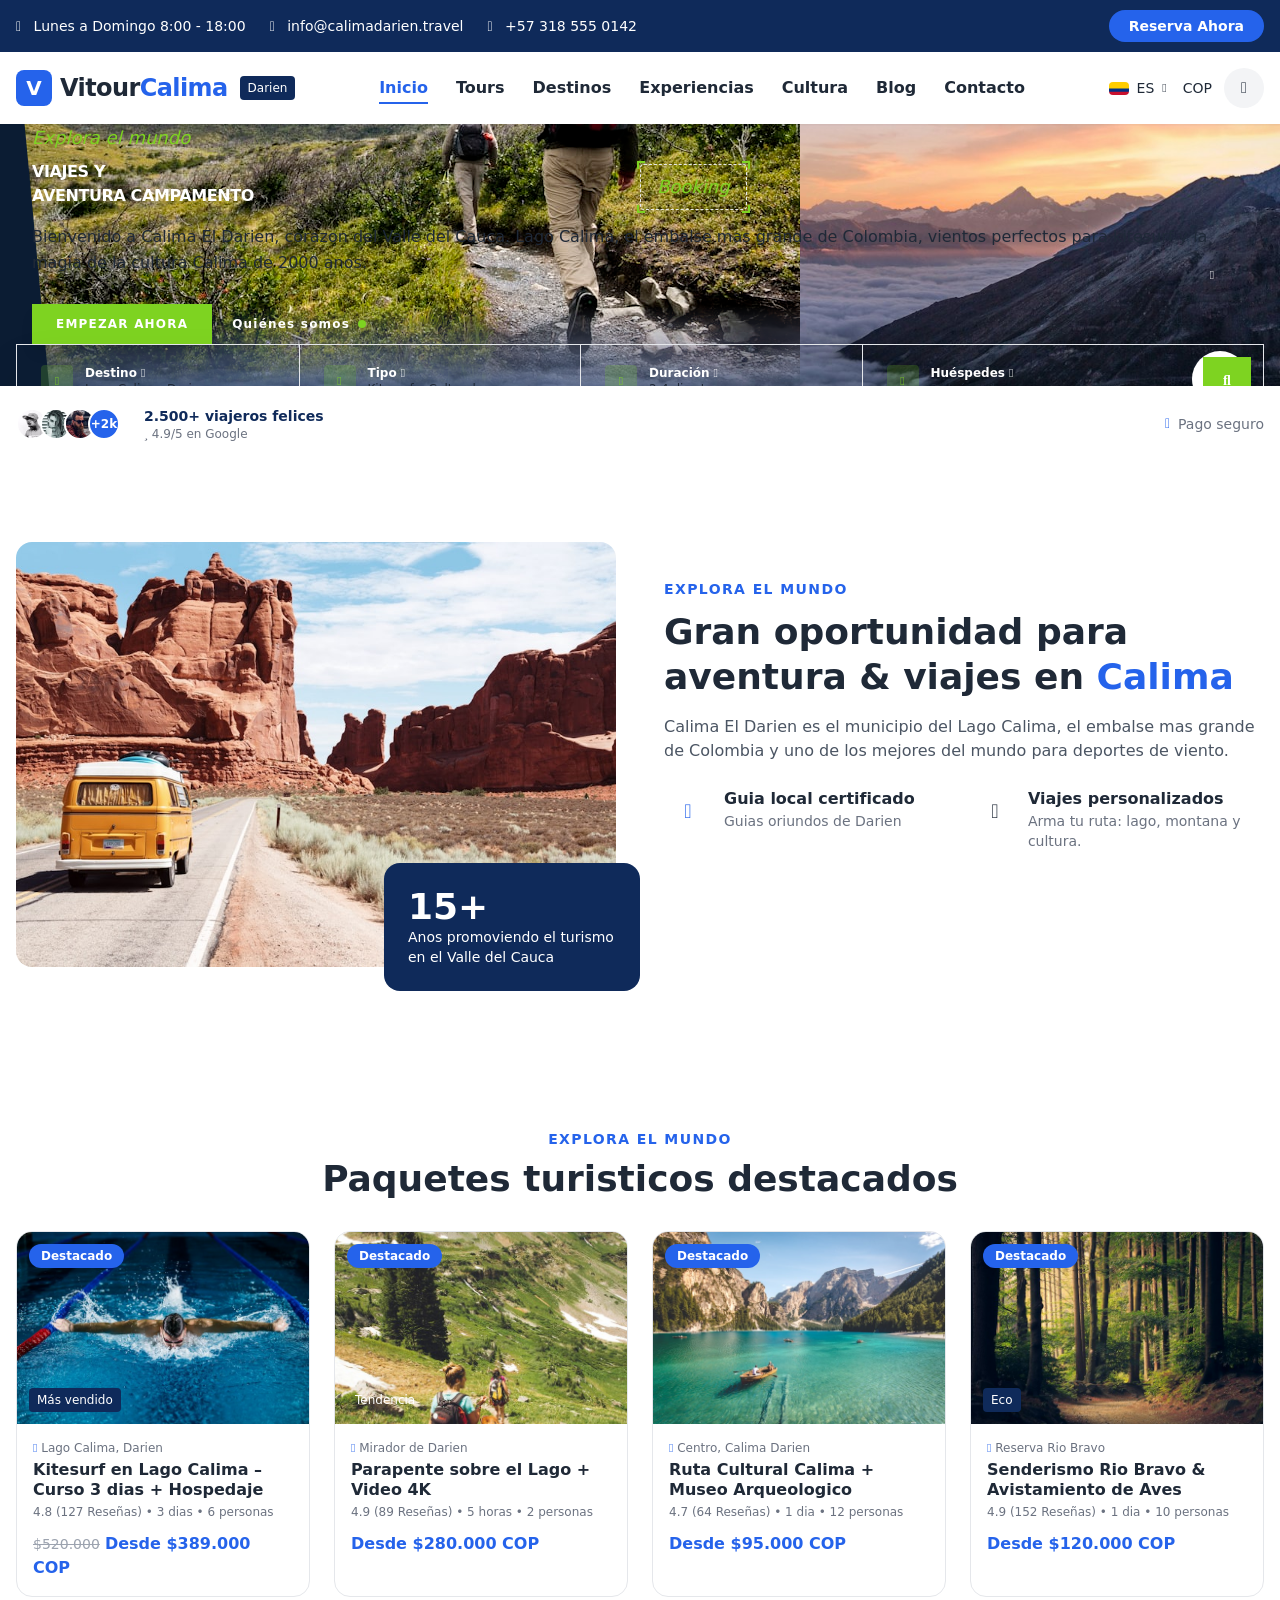
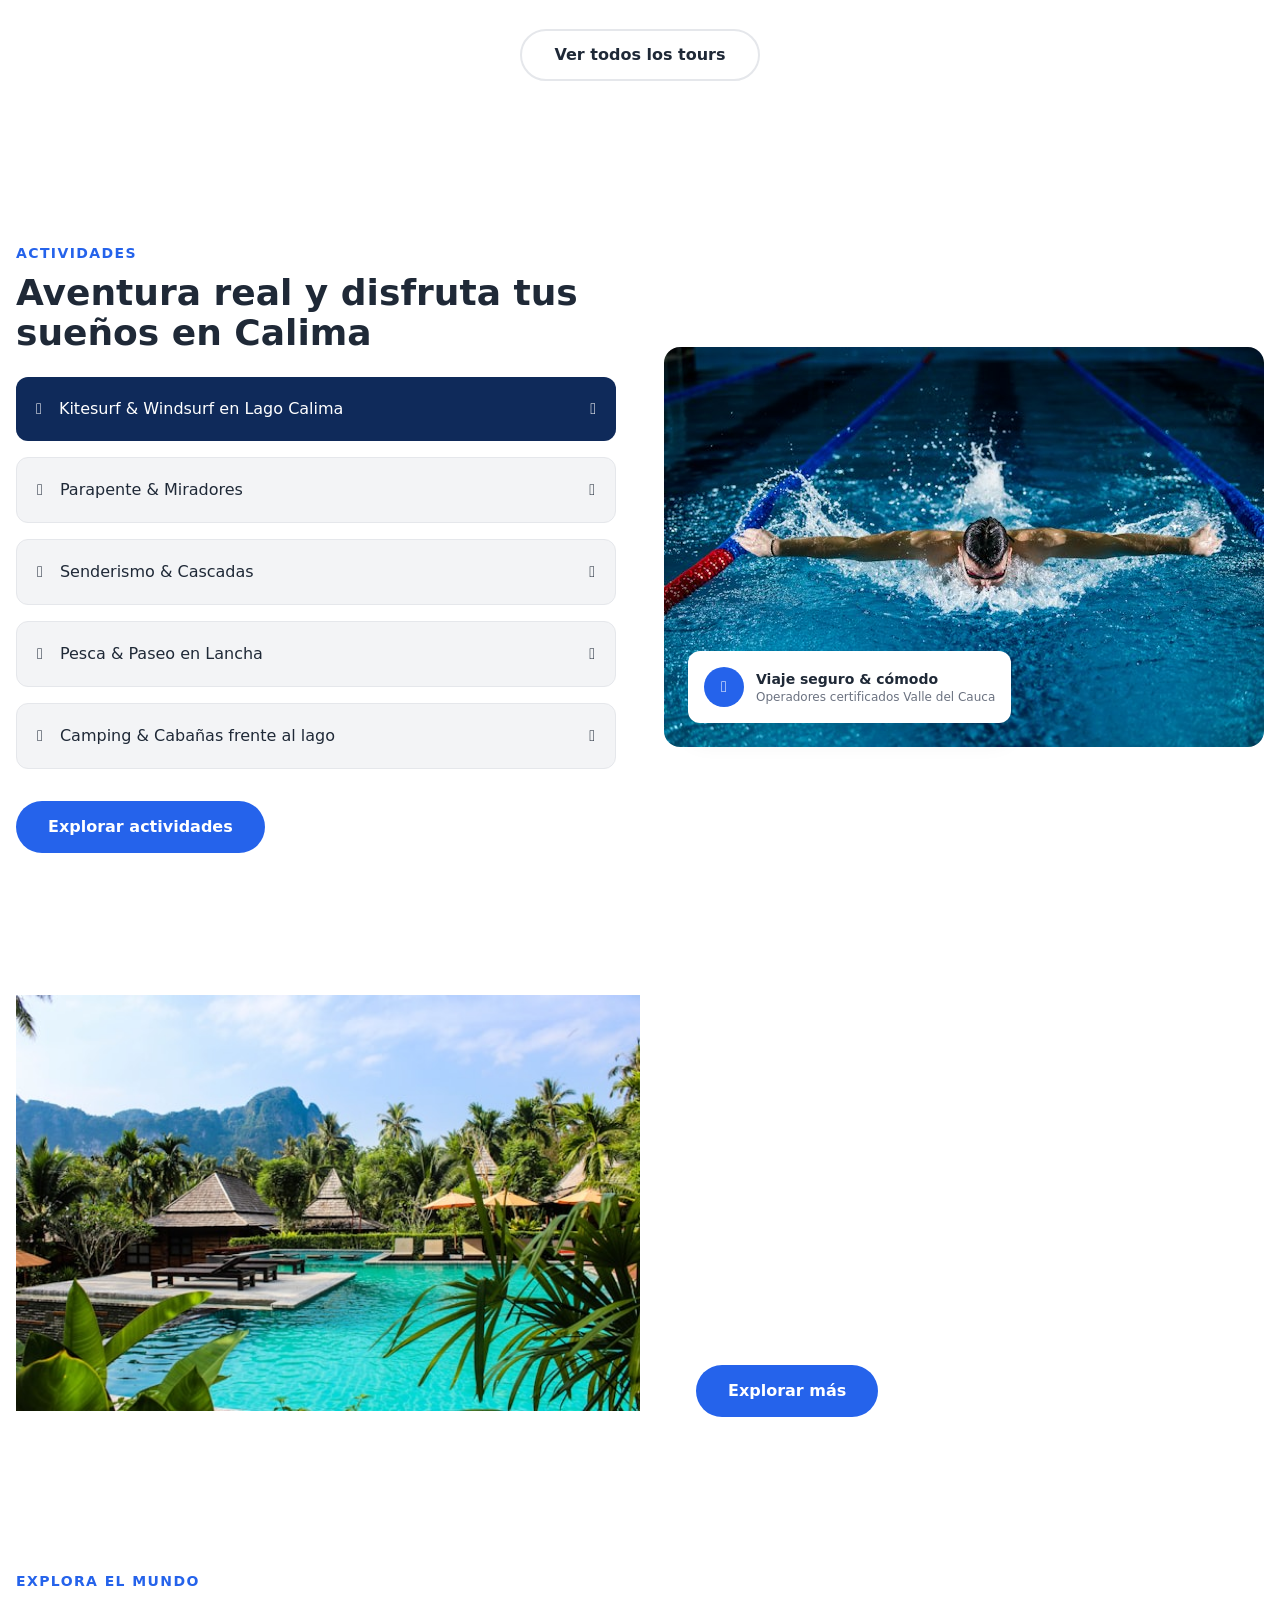
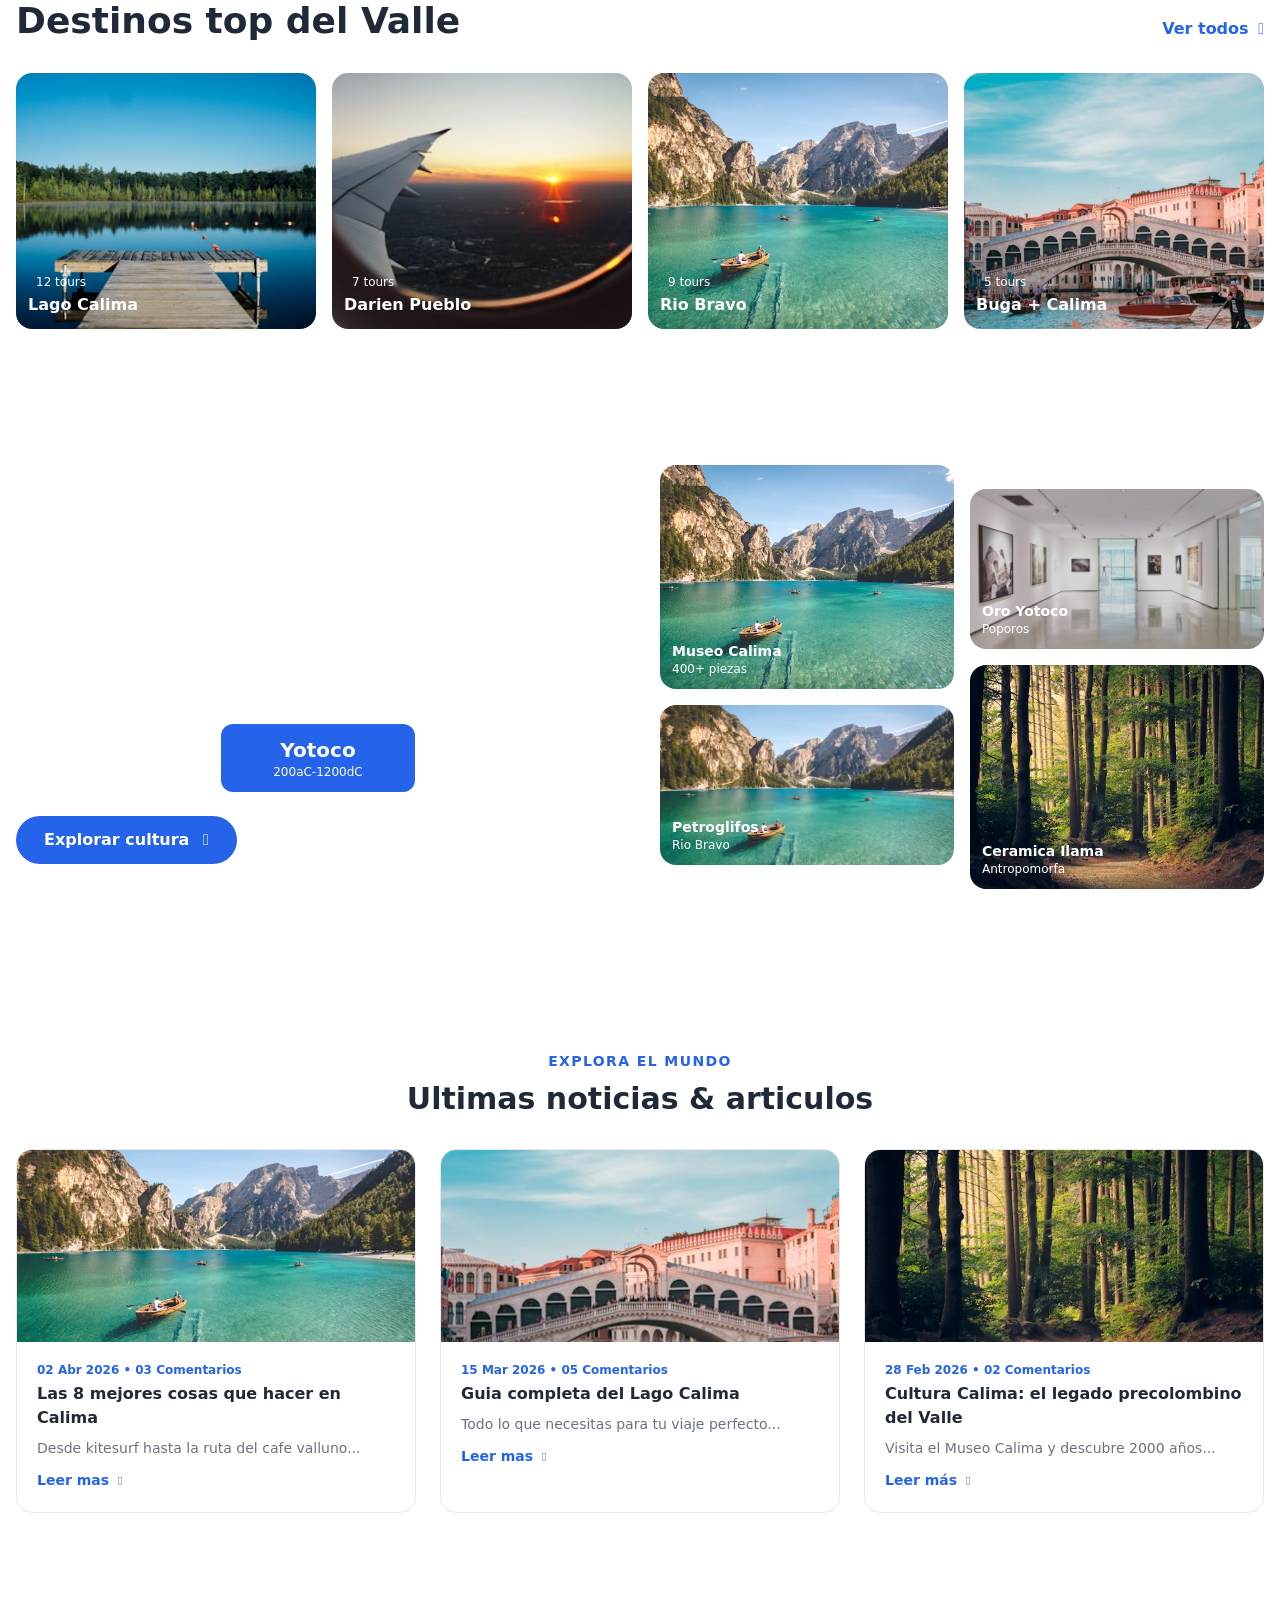
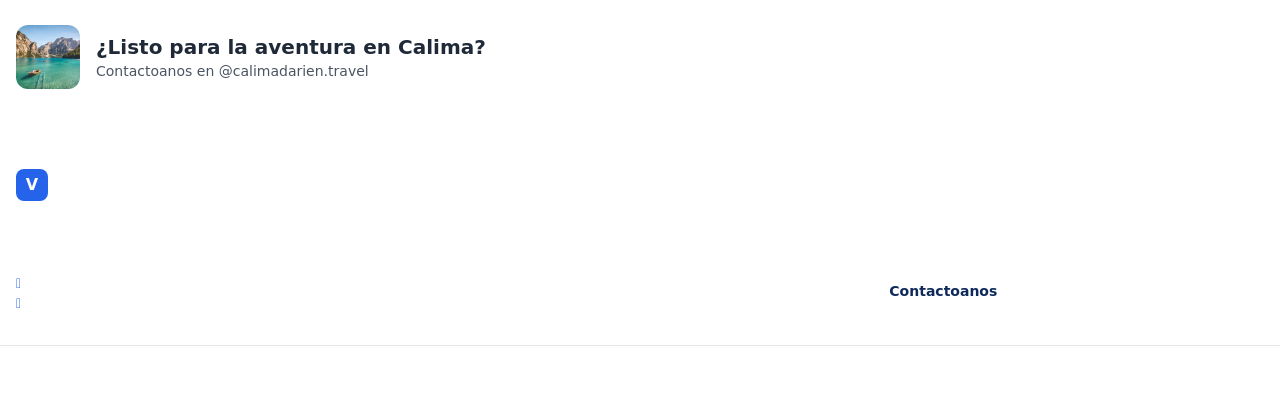
==== index.html @ d10c11b2 "Pagina 1" ====
<!DOCTYPE html>
<html lang="es">
<head>
<meta charset="UTF-8">
<meta name="viewport" content="width=device-width, initial-scale=1.0">
<title>Vitour Calima - Turismo en Calima El Darien, Valle del Cauca</title>
<link rel="stylesheet" href="css/tailwind.css">
<link rel="stylesheet" href="css/fontawesome.css">
<link rel="stylesheet" href="css/style.css">
</head>
<body class="font-sans bg-[#F0F7FF] text-gray-800">

<!-- Top Bar -->
<div class="bg-secondary text-white text-sm py-2.5 px-4">
  <div class="max-w-[1320px] mx-auto flex flex-wrap justify-between items-center gap-2">
    <div class="flex items-center gap-6">
      <span><i class="fa-regular fa-calendar mr-2"></i> Lunes a Domingo 8:00 - 18:00</span>
      <span class="hidden md:inline"><i class="fa-regular fa-envelope mr-2"></i> info@calimadarien.travel</span>
      <span class="hidden lg:inline"><i class="fa-solid fa-phone mr-2"></i> +57 318 555 0142</span>
    </div>
    <div class="flex items-center gap-4">
      <a href="contacto.html" class="bg-primary px-5 py-1.5 rounded-full font-bold btn-primary">Reserva Ahora</a>
    </div>
  </div>
</div>

<!-- Navbar -->
<nav class="sticky top-0 z-50 bg-white shadow-sm">
  <div class="max-w-[1320px] mx-auto px-4 py-4 flex justify-between items-center">
    <a href="index.html" class="flex items-center gap-2">
      <div class="w-9 h-9 bg-primary rounded-lg flex items-center justify-center text-white font-black text-xl">V</div>
      <span class="text-2xl font-extrabold tracking-tight text-dark">Vitour<span class="text-primary">Calima</span></span>
      <span class="hidden md:inline text-xs bg-secondary text-white px-2 py-1 rounded ml-1">Darien</span>
    </a>
    <div class="hidden lg:flex items-center gap-7 font-semibold text-[15px] text-dark">
      <a href="index.html" class="nav-link active text-primary">Inicio</a>
      <a href="tours.html" class="nav-link hover:text-primary">Tours</a>
      <a href="destinos.html" class="nav-link hover:text-primary">Destinos</a>
      <a href="experiencias.html" class="nav-link hover:text-primary">Experiencias</a>
      <a href="cultura.html" class="nav-link hover:text-primary">Cultura</a>
      <a href="blog.html" class="nav-link hover:text-primary">Blog</a>
      <a href="contacto.html" class="nav-link hover:text-primary">Contacto</a>
    </div>
    <div class="flex items-center gap-3">
      <div class="hidden md:flex items-center gap-2 text-sm">
        <img src="img/flags/co.png" class="w-5 rounded" alt="CO"> ES <i class="fa-solid fa-chevron-down text-xs"></i>
        <span class="ml-2">COP</span>
      </div>
      <a href="contacto.html" class="w-10 h-10 rounded-full bg-gray-100 flex items-center justify-center hover:bg-primary hover:text-white transition"><i class="fa-regular fa-user"></i></a>
      <button id="mobileBtn" class="lg:hidden w-10 h-10 bg-secondary text-white rounded-lg"><i class="fa-solid fa-bars"></i></button>
    </div>
  </div>
  <div id="mobileMenu" class="hidden lg:hidden border-t bg-white px-4 py-4 space-y-3">
    <a href="index.html" class="block font-bold text-primary">Inicio</a>
    <a href="tours.html" class="block">Tours</a>
    <a href="destinos.html" class="block">Destinos</a>
    <a href="experiencias.html" class="block">Experiencias</a>
    <a href="cultura.html" class="block">Cultura</a>
    <a href="blog.html" class="block">Blog</a>
    <a href="contacto.html" class="block">Contacto</a>
  </div>
</nav>

<!-- HERO original Vitour - como al principio -->
<section class="relative overflow-hidden bg-[#0B1C33] min-h-[640px] flex flex-col">
  <div class="absolute inset-0 flex">
    <div class="w-[48%] bg-[#0B1C33] hidden lg:block"></div>
    <div class="flex-1 relative">
      <img id="heroBg" src="img/hero1.jpg" alt="Calima Darien" class="w-full h-full object-cover object-center" style="transition:opacity .4s">
      <div class="absolute inset-0 bg-[#0B1C33]/65 lg:hidden"></div>
      <div class="absolute inset-0 bg-gradient-to-r from-[#0B1C33] via-transparent to-transparent lg:via-[#0B1C33]/20 hidden lg:block"></div>
      <img src="img/hiker.jpg" alt="Hiker" class="hidden lg:block absolute right-[12%] bottom-0 h-[92%] w-auto object-contain drop-shadow-2xl" style="mask-image: linear-gradient(to bottom, black 85%, transparent);">
      <div class="hidden lg:block absolute top-10 left-1/2 -translate-x-1/2 bg-white/10 backdrop-blur border border-white/20 border-dashed px-4 py-2 rounded">
        <span class="font-sans italic text-lg flex items-center gap-2" style="color:#7ED321">Booking</span>
        <div class="absolute -top-1 -left-1 w-2 h-2 border-t-2 border-l-2" style="border-color:#7ED321"></div>
        <div class="absolute -top-1 -right-1 w-2 h-2 border-t-2 border-r-2" style="border-color:#7ED321"></div>
        <div class="absolute -bottom-1 -left-1 w-2 h-2 border-b-2 border-l-2" style="border-color:#7ED321"></div>
        <div class="absolute -bottom-1 -right-1 w-2 h-2 border-b-2 border-r-2" style="border-color:#7ED321"></div>
      </div>
      <div class="hidden lg:flex absolute right-8 top-1/2 -translate-y-1/2 flex-col gap-3">
        <button class="w-10 h-10 rounded-full bg-white/20 backdrop-blur flex items-center justify-center text-white hover:bg-white hover:text-[#0B1C33] transition"><i class="fa-solid fa-chevron-right text-xs"></i></button>
        <button class="w-6 h-6 rounded-full bg-white/10 backdrop-blur flex items-center justify-center text-white/70 -ml-6"><i class="fa-solid fa-chevron-left text-[10px]"></i></button>
        <button id="heroNext" class="w-14 h-14 rounded-full bg-white flex items-center justify-center text-[#0B1C33] shadow-xl hover:scale-105 transition mt-2"><i class="fa-solid fa-chevron-right"></i></button>
      </div>
    </div>
  </div>
  <div class="absolute inset-0 hidden lg:block pointer-events-none">
    <svg class="absolute left-[48%] top-0 h-full w-[120px]" viewBox="0 0 120 640" preserveAspectRatio="none"><path d="M0 0 L60 0 L120 640 L0 640 Z" fill="#0B1C33"/></svg>
  </div>
  <div class="relative z-10 flex-1 flex items-center max-w-[1320px] mx-auto px-4 md:px-8 w-full py-12 lg:py-0">
    <div class="w-full lg:w-[520px] pt-6 lg:pt-0">
      <p class="font-sans italic text-lg mb-2" style="color:#7ED321">Explora el mundo</p>
      <h1 class="font-sans font-black text-white leading-[0.95] text-[42px] md:text-[52px] tracking-tight">VIAJES Y<br>AVENTURA CAMPAMENTO</h1>
      <p class="text-white/60 text-[13px] leading-relaxed mt-4 max-w-[440px]">Bienvenido a Calima El Darien, corazon del Valle del Cauca. Lago Calima, el embalse mas grande de Colombia, vientos perfectos para kitesurf y la magia de la cultura Calima de 2000 anos.</p>
      <div class="flex items-center gap-5 mt-7">
        <a href="tours.html" class="text-white px-6 py-3 rounded-[6px] font-bold text-xs tracking-widest shadow-lg" style="background:#7ED321">EMPEZAR AHORA</a>
        <a href="#quienes" class="text-white text-xs font-bold tracking-widest flex items-center gap-2 hover:text-white/80">Quiénes somos <span class="w-2 h-2 rounded-full animate-pulse" style="background:#7ED321"></span></a>
      </div>
    </div>
  </div>
  <!-- Search bar original -->
  <div class="relative z-20 max-w-[1320px] mx-auto px-4 w-full pb-6 lg:pb-0 lg:-mb-8 mt-auto lg:mt-0">
    <div class="bg-[#2C343B]/95 backdrop-blur border border-white/10 rounded-[10px] shadow-2xl flex flex-col lg:flex-row items-stretch overflow-hidden">
      <div class="grid grid-cols-2 lg:grid-cols-4 flex-1 divide-x divide-white/10 divide-y lg:divide-y-0">
        <div class="px-6 py-4 flex gap-3 items-center">
          <div class="w-8 h-8 rounded flex items-center justify-center text-xs" style="background:rgba(126,211,33,0.2);color:#7ED321"><i class="fa-solid fa-location-dot"></i></div>
          <div class="flex-1">
            <p class="text-white font-bold text-xs flex items-center gap-1">Destino <i class="fa-solid fa-chevron-down text-[8px] text-white/40"></i></p>
            <p class="text-white/50 text-xs">Lago Calima, Darien</p>
          </div>
        </div>
        <div class="px-6 py-4 flex gap-3 items-center">
          <div class="w-8 h-8 rounded flex items-center justify-center text-xs" style="background:rgba(126,211,33,0.2);color:#7ED321"><i class="fa-solid fa-person-hiking"></i></div>
          <div class="flex-1">
            <p class="text-white font-bold text-xs flex items-center gap-1">Tipo <i class="fa-solid fa-chevron-down text-[8px] text-white/40"></i></p>
            <p class="text-white/50 text-xs">Kitesurf • Cultural</p>
          </div>
        </div>
        <div class="px-6 py-4 flex gap-3 items-center">
          <div class="w-8 h-8 rounded flex items-center justify-center text-xs" style="background:rgba(126,211,33,0.2);color:#7ED321"><i class="fa-regular fa-clock"></i></div>
          <div class="flex-1">
            <p class="text-white font-bold text-xs flex items-center gap-1">Duración <i class="fa-solid fa-chevron-down text-[8px] text-white/40"></i></p>
            <p class="text-white/50 text-xs">2-4 dias tour</p>
          </div>
        </div>
        <div class="px-6 py-4 flex gap-3 items-center">
          <div class="w-8 h-8 rounded flex items-center justify-center text-xs" style="background:rgba(126,211,33,0.2);color:#7ED321"><i class="fa-solid fa-users"></i></div>
          <div class="flex-1">
            <p class="text-white font-bold text-xs flex items-center gap-1">Huéspedes <i class="fa-solid fa-chevron-down text-[8px] text-white/40"></i></p>
            <p class="text-white/50 text-xs">2 Huéspedes</p>
          </div>
        </div>
      </div>
      <div class="flex items-center gap-3 px-3 py-3 bg-[#252E36] lg:bg-transparent">
        <button class="hidden lg:flex w-9 h-9 rounded bg-white/10 items-center justify-center text-white/70 hover:bg-white/20 transition"><i class="fa-solid fa-sliders text-xs"></i></button>
        <a href="tours.html" class="flex-1 lg:flex-none text-white w-full lg:w-12 h-12 rounded-[6px] flex items-center justify-center" style="background:#7ED321"><i class="fa-solid fa-magnifying-glass text-sm"></i><span class="lg:hidden ml-2 font-bold text-sm">Buscar</span></a>
      </div>
    </div>
  </div>
</section>

<!-- TRUST BAR minimal -->
<section class="reveal bg-white border-y border-gray-100 py-5">
  <div class="max-w-[1320px] mx-auto px-4 flex flex-wrap justify-between items-center gap-6">
    <div class="flex items-center gap-6">
      <div class="flex -space-x-2">
        <img src="img/avatars/av7.jpg" class="w-8 h-8 rounded-full border-2 border-white" alt="">
        <img src="img/avatars/av9.jpg" class="w-8 h-8 rounded-full border-2 border-white" alt="">
        <img src="img/avatars/av11.jpg" class="w-8 h-8 rounded-full border-2 border-white" alt="">
        <div class="w-8 h-8 rounded-full bg-primary text-white flex items-center justify-center text-xs font-bold border-2 border-white">+2k</div>
      </div>
      <div class="text-sm">
        <p class="font-bold text-secondary">2.500+ viajeros felices</p>
        <p class="text-gray-500 text-xs"><i class="fa-solid fa-star text-amber-400"></i> 4.9/5 en Google</p>
      </div>
    </div>
    <div class="hidden md:flex items-center gap-2 text-sm text-gray-500"><span class="flex items-center gap-2"><i class="fa-solid fa-shield-halved text-primary"></i> Pago seguro</span></div>
  </div>
</section>

<!-- ABOUT -->
<section id="quienes" class="reveal max-w-[1320px] mx-auto px-4 py-20 grid lg:grid-cols-2 gap-12 items-center">
  <div class="relative">
    <img src="img/about.jpg" alt="Calima Darien" class="rounded-2xl w-full h-[520px] object-cover">
    <div class="absolute -bottom-6 -right-6 bg-secondary text-white rounded-2xl p-6 w-64 hidden md:block">
      <p class="text-4xl font-black">15+</p>
      <p class="text-sm">Anos promoviendo el turismo en el Valle del Cauca</p>
    </div>
  </div>
  <div>
    <span class="text-primary font-bold tracking-widest text-sm">EXPLORA EL MUNDO</span>
    <h2 class="font-sans text-4xl font-bold text-dark leading-tight mt-2 mb-4">Gran oportunidad para<br>aventura & viajes en <span class="text-primary">Calima</span></h2>
    <p class="text-gray-600 mb-6">Calima El Darien es el municipio del Lago Calima, el embalse mas grande de Colombia y uno de los mejores del mundo para deportes de viento.</p>
    <div class="grid sm:grid-cols-2 gap-5 mb-8">
      <div class="flex gap-3">
        <div class="w-12 h-12 bg-primary/10 rounded-xl flex items-center justify-center text-primary text-xl"><i class="fa-solid fa-map-location-dot"></i></div>
        <div><h4 class="font-bold">Guia local certificado</h4><p class="text-sm text-gray-500">Guias oriundos de Darien</p></div>
      </div>
      <div class="flex gap-3">
        <div class="w-12 h-12 bg-accent/10 rounded-xl flex items-center justify-center text-accent text-xl"><i class="fa-solid fa-route"></i></div>
        <div><h4 class="font-bold">Viajes personalizados</h4><p class="text-sm text-gray-500">Arma tu ruta: lago, montana y cultura.</p></div>
      </div>
    </div>
    <a href="experiencias.html" class="inline-block bg-dark text-white px-7 py-3 rounded-full font-bold">Mas sobre nosotros</a>
  </div>
</section>

<!-- FEATURED TOURS -->
<section class="reveal bg-white py-20">
  <div class="max-w-[1320px] mx-auto px-4">
    <div class="text-center mb-8">
      <span class="text-primary font-bold tracking-widest text-sm">EXPLORA EL MUNDO</span>
      <h2 class="font-sans text-4xl font-bold mt-2">Paquetes turisticos destacados</h2>
    </div>
    <div class="grid md:grid-cols-2 lg:grid-cols-4 gap-6">
      <a href="tours.html#kitesurf" class="group bg-white border rounded-2xl overflow-hidden card-hover reveal shimmer">
        <div class="relative">
          <img src="img/tour-kitesurf.jpg" alt="Kitesurf" class="h-48 w-full object-cover group-hover:scale-105 transition duration-500">
          <span class="absolute top-3 left-3 bg-primary text-white text-xs font-bold px-3 py-1 rounded-full">Destacado</span>
          <span class="absolute bottom-3 left-3 bg-secondary text-white text-xs px-2 py-1 rounded">Más vendido</span>
        </div>
        <div class="p-4">
          <p class="text-xs text-gray-500"><i class="fa-solid fa-location-dot text-primary"></i> Lago Calima, Darien</p>
          <h3 class="font-bold leading-tight mt-1">Kitesurf en Lago Calima – Curso 3 dias + Hospedaje</h3>
          <p class="text-xs text-gray-500 mt-1">4.8 (127 Reseñas) &bull; 3 dias &bull; 6 personas</p>
          <p class="mt-3"><span class="text-gray-400 line-through text-sm">$520.000</span> <span class="font-black text-primary"> Desde $389.000 COP</span></p>
        </div>
      </a>
      <a href="tours.html#parapente" class="group bg-white border rounded-2xl overflow-hidden card-hover reveal shimmer">
        <div class="relative">
          <img src="img/tour-parapente.jpg" alt="Parapente" class="h-48 w-full object-cover group-hover:scale-105 transition">
          <span class="absolute top-3 left-3 bg-primary text-white text-xs font-bold px-3 py-1 rounded-full">Destacado</span>
          <span class="absolute bottom-3 left-3 bg-accent text-white text-xs px-2 py-1 rounded">Tendencia</span>
        </div>
        <div class="p-4">
          <p class="text-xs text-gray-500"><i class="fa-solid fa-location-dot text-primary"></i> Mirador de Darien</p>
          <h3 class="font-bold leading-tight mt-1">Parapente sobre el Lago + Video 4K</h3>
          <p class="text-xs text-gray-500 mt-1">4.9 (89 Reseñas) &bull; 5 horas &bull; 2 personas</p>
          <p class="mt-3 font-black text-primary"> Desde $280.000 COP</p>
        </div>
      </a>
      <a href="tours.html#museo" class="group bg-white border rounded-2xl overflow-hidden card-hover reveal shimmer">
        <div class="relative">
          <img src="img/tour-museo.jpg" alt="Museo Calima" class="h-48 w-full object-cover group-hover:scale-105 transition">
          <span class="absolute top-3 left-3 bg-primary text-white text-xs font-bold px-3 py-1 rounded-full">Destacado</span>
        </div>
        <div class="p-4">
          <p class="text-xs text-gray-500"><i class="fa-solid fa-location-dot text-primary"></i> Centro, Calima Darien</p>
          <h3 class="font-bold leading-tight mt-1">Ruta Cultural Calima + Museo Arqueologico</h3>
          <p class="text-xs text-gray-500 mt-1">4.7 (64 Reseñas) &bull; 1 dia &bull; 12 personas</p>
          <p class="mt-3 font-black text-primary"> Desde $95.000 COP</p>
        </div>
      </a>
      <a href="tours.html#ecologico" class="group bg-white border rounded-2xl overflow-hidden card-hover reveal shimmer">
        <div class="relative">
          <img src="img/tour-rio.jpg" alt="Rio Bravo" class="h-48 w-full object-cover group-hover:scale-105 transition">
          <span class="absolute top-3 left-3 bg-primary text-white text-xs font-bold px-3 py-1 rounded-full">Destacado</span>
          <span class="absolute bottom-3 left-3 bg-secondary text-white text-xs px-2 py-1 rounded">Eco</span>
        </div>
        <div class="p-4">
          <p class="text-xs text-gray-500"><i class="fa-solid fa-location-dot text-primary"></i> Reserva Rio Bravo</p>
          <h3 class="font-bold leading-tight mt-1">Senderismo Rio Bravo & Avistamiento de Aves</h3>
          <p class="text-xs text-gray-500 mt-1">4.9 (152 Reseñas) &bull; 1 dia &bull; 10 personas</p>
          <p class="mt-3 font-black text-primary"> Desde $120.000 COP</p>
        </div>
      </a>
    </div>
    <div class="text-center mt-8">
      <a href="tours.html" class="inline-block border-2 border-dark text-dark px-8 py-3 rounded-full font-bold hover:bg-dark hover:text-white transition">Ver todos los tours</a>
    </div>
  </div>
</section>


<!-- ACTIVITIES -->
<section class="reveal max-w-[1320px] mx-auto px-4 py-20 grid lg:grid-cols-2 gap-12 items-center">
  <div>
    <span class="text-primary font-bold tracking-widest text-sm">ACTIVIDADES</span>
    <h2 class="font-sans text-4xl font-bold mt-2 mb-6">Aventura real y disfruta tus<br>sueños en Calima</h2>
    <div class="space-y-4" id="activities">
      <button class="w-full text-left bg-secondary text-white p-5 rounded-xl flex justify-between items-center activity-btn" data-img="img/tour-kitesurf.jpg">
        <span><i class="fa-solid fa-water mr-3"></i> Kitesurf & Windsurf en Lago Calima</span><i class="fa-solid fa-arrow-right"></i>
      </button>
      <button class="w-full text-left bg-gray-100 p-5 rounded-xl flex justify-between items-center hover:bg-white border activity-btn" data-img="img/tour-parapente.jpg">
        <span><i class="fa-solid fa-parachute-box mr-3"></i> Parapente & Miradores</span><i class="fa-solid fa-arrow-right"></i>
      </button>
      <button class="w-full text-left bg-gray-100 p-5 rounded-xl flex justify-between items-center hover:bg-white border activity-btn" data-img="img/tour-rio.jpg">
        <span><i class="fa-solid fa-person-hiking mr-3"></i> Senderismo & Cascadas</span><i class="fa-solid fa-arrow-right"></i>
      </button>
      <button class="w-full text-left bg-gray-100 p-5 rounded-xl flex justify-between items-center hover:bg-white border activity-btn" data-img="img/beach.jpg">
        <span><i class="fa-solid fa-fish mr-3"></i> Pesca & Paseo en Lancha</span><i class="fa-solid fa-arrow-right"></i>
      </button>
      <button class="w-full text-left bg-gray-100 p-5 rounded-xl flex justify-between items-center hover:bg-white border activity-btn" data-img="img/hotel.jpg">
        <span><i class="fa-solid fa-campground mr-3"></i> Camping & Cabañas frente al lago</span><i class="fa-solid fa-arrow-right"></i>
      </button>
    </div>
    <a href="experiencias.html" class="inline-block mt-8 bg-primary text-white px-8 py-3.5 rounded-full font-bold">Explorar actividades</a>
  </div>
  <div class="relative">
    <img id="activityImg" src="img/tour-kitesurf.jpg" alt="Actividad" class="rounded-2xl w-full h-[580px] object-cover">
    <div class="absolute bottom-6 left-6 bg-white rounded-xl p-4 shadow-xl flex items-center gap-3">
      <div class="w-10 h-10 bg-primary rounded-full flex items-center justify-center text-white"><i class="fa-solid fa-check"></i></div>
      <div>
        <p class="font-bold text-sm">Viaje seguro & cómodo</p>
        <p class="text-xs text-gray-500">Operadores certificados Valle del Cauca</p>
      </div>
    </div>
  </div>
</section>

<!-- PROMO -->
<section class="reveal max-w-[1320px] mx-auto px-4">
  <div class="bg-gradient-to-br from-secondary to-secondaryLight rounded-3xl overflow-hidden grid lg:grid-cols-2 items-center">
    <img src="img/hotel.jpg" alt="Promo" class="h-[420px] w-full object-cover">
    <div class="p-10 md:p-14 text-white">
      <span class="text-[#BFDBFE] font-bold tracking-widest text-sm">EXPLORA EL MUNDO</span>
      <h2 class="font-sans text-4xl font-bold mt-2 mb-3">Descubre grandes descuentos<br>alrededor del Lago Calima</h2>
      <p class="text-white/80 mb-6">Reserva 25% OFF en cabañas y tours este mes. Válido para fines de semana y festivos.</p>
      <div class="flex gap-3 mb-8 text-center">
        <div class="bg-white text-dark rounded-xl px-5 py-3"><p class="font-black text-xl">02</p><p class="text-xs">días</p></div>
        <div class="bg-white text-dark rounded-xl px-5 py-3"><p class="font-black text-xl">23</p><p class="text-xs">horas</p></div>
        <div class="bg-white text-dark rounded-xl px-5 py-3"><p class="font-black text-xl">59</p><p class="text-xs">min</p></div>
        <div class="bg-white text-dark rounded-xl px-5 py-3"><p class="font-black text-xl">59</p><p class="text-xs">seg</p></div>
      </div>
      <a href="tours.html" class="inline-block bg-primary text-white px-8 py-3.5 rounded-full font-bold">Explorar más</a>
    </div>
  </div>
</section>

<!-- DESTINATIONS -->
<section class="reveal py-14 bg-white mt-10">
  <div class="max-w-[1320px] mx-auto px-4">
    <div class="flex flex-wrap justify-between items-end mb-8 gap-4">
      <div>
        <span class="text-primary font-bold tracking-widest text-sm">EXPLORA EL MUNDO</span>
        <h2 class="font-sans text-4xl font-bold mt-2">Destinos top del Valle</h2>
      </div>
      <a href="destinos.html" class="text-primary font-bold">Ver todos <i class="fa-solid fa-arrow-right ml-1"></i></a>
    </div>
    <div class="grid md:grid-cols-3 lg:grid-cols-4 gap-4">
      <a href="destinos.html#lago" class="relative rounded-2xl overflow-hidden h-64 group card-hover reveal">
        <img src="img/dest-lago.jpg" alt="Lago" class="w-full h-full object-cover group-hover:scale-110 transition duration-500">
        <div class="absolute inset-0 bg-gradient-to-t from-black/70 to-transparent"></div>
        <div class="absolute bottom-3 left-3 text-white"><p class="text-xs bg-white/20 inline px-2 py-1 rounded">12 tours</p><p class="font-bold">Lago Calima</p></div>
      </a>
      <a href="destinos.html#darien" class="relative rounded-2xl overflow-hidden h-64 group card-hover reveal">
        <img src="img/dest-darien.jpg" alt="Darien" class="w-full h-full object-cover group-hover:scale-110 transition">
        <div class="absolute inset-0 bg-gradient-to-t from-black/70 to-transparent"></div>
        <div class="absolute bottom-3 left-3 text-white"><p class="text-xs bg-white/20 inline px-2 py-1 rounded">7 tours</p><p class="font-bold">Darien Pueblo</p></div>
      </a>
      <a href="destinos.html#rio-bravo" class="relative rounded-2xl overflow-hidden h-64 group card-hover reveal">
        <img src="img/dest-rio.jpg" alt="Rio Bravo" class="w-full h-full object-cover group-hover:scale-110 transition">
        <div class="absolute inset-0 bg-gradient-to-t from-black/70 to-transparent"></div>
        <div class="absolute bottom-3 left-3 text-white"><p class="text-xs bg-white/20 inline px-2 py-1 rounded">9 tours</p><p class="font-bold">Rio Bravo</p></div>
      </a>
      <a href="destinos.html#buga" class="relative rounded-2xl overflow-hidden h-64 group card-hover reveal">
        <img src="img/dest-buga.jpg" alt="Buga" class="w-full h-full object-cover group-hover:scale-110 transition">
        <div class="absolute inset-0 bg-gradient-to-t from-black/70 to-transparent"></div>
        <div class="absolute bottom-3 left-3 text-white"><p class="text-xs bg-white/20 inline px-2 py-1 rounded">5 tours</p><p class="font-bold">Buga + Calima</p></div>
      </a>
    </div>
  </div>
</section>

<!-- CULTURA -->
<section id="cultura-home" class="reveal bg-[#0F2A5A] py-20">
  <div class="max-w-[1320px] mx-auto px-4">
    <div class="grid lg:grid-cols-2 gap-10 items-center">
      <div class="text-white">
        <span class="text-[#BFDBFE] font-bold tracking-widest text-sm"><i class="fa-solid fa-landmark mr-2"></i> CULTURA CALIMA &bull; 2000 ANOS DE HISTORIA</span>
        <h2 class="font-sans text-4xl font-bold mt-2 leading-tight">Descubre la historia<br>que guarda el <span class="text-[#BFDBFE]">Museo Calima</span></h2>
        <p class="text-white/80 mt-4">Tres culturas precolombinas (Ilama, Yotoco y Sonso) habitaron este valle. Oro, ceramica y petroglifos que hoy puedes ver en el Museo Arqueologico Calima.</p>
        <div class="grid grid-cols-3 gap-3 mt-6 text-center">
          <div class="bg-white/10 rounded-xl p-3"><p class="font-black text-xl text-[#BFDBFE]">Ilama</p><p class="text-xs">1600-200 a.C.</p></div>
          <div class="bg-primary rounded-xl p-3"><p class="font-black text-xl">Yotoco</p><p class="text-xs">200aC-1200dC</p></div>
          <div class="bg-white/10 rounded-xl p-3"><p class="font-black text-xl text-[#BFDBFE]">Sonso</p><p class="text-xs">1200-1500 d.C.</p></div>
        </div>
        <div class="flex flex-wrap gap-3 mt-6">
          <a href="cultura.html" class="bg-primary text-white px-7 py-3 rounded-full font-bold btn-primary">Explorar cultura <i class="fa-solid fa-arrow-right ml-2"></i></a>
          <a href="cultura.html#museo" class="bg-white text-dark px-7 py-3 rounded-full font-bold">Ver museo</a>
        </div>
      </div>
      <div class="grid grid-cols-2 gap-4">
        <div class="space-y-4">
          <a href="cultura.html" class="block relative rounded-2xl overflow-hidden h-56 group"><img src="img/tour-museo.jpg" alt="Museo" class="w-full h-full object-cover group-hover:scale-110 transition duration-500"><div class="absolute inset-0 bg-gradient-to-t from-black/60 to-transparent"></div><div class="absolute bottom-3 left-3 text-white"><p class="font-bold text-sm">Museo Calima</p><p class="text-xs">400+ piezas</p></div></a>
          <a href="cultura.html#petroglifos" class="block relative rounded-2xl overflow-hidden h-40 group"><img src="img/dest-rio.jpg" alt="Petroglifos" class="w-full h-full object-cover group-hover:scale-110 transition"><div class="absolute inset-0 bg-gradient-to-t from-black/60 to-transparent"></div><div class="absolute bottom-3 left-3 text-white"><p class="font-bold text-sm">Petroglifos</p><p class="text-xs">Rio Bravo</p></div></a>
        </div>
        <div class="space-y-4 mt-6">
          <a href="cultura.html" class="block relative rounded-2xl overflow-hidden h-40 group"><img src="img/cultura-yotoco.jpg" alt="Oro" class="w-full h-full object-cover group-hover:scale-110 transition"><div class="absolute inset-0 bg-gradient-to-t from-black/60 to-transparent"></div><div class="absolute bottom-3 left-3 text-white"><p class="font-bold text-sm">Oro Yotoco</p><p class="text-xs">Poporos</p></div></a>
          <a href="cultura.html" class="block relative rounded-2xl overflow-hidden h-56 group"><img src="img/tour-rio.jpg" alt="Ceramica" class="w-full h-full object-cover group-hover:scale-110 transition"><div class="absolute inset-0 bg-gradient-to-t from-black/60 to-transparent"></div><div class="absolute bottom-3 left-3 text-white"><p class="font-bold text-sm">Ceramica Ilama</p><p class="text-xs">Antropomorfa</p></div></a>
        </div>
      </div>
    </div>
  </div>
</section>

<!-- Blog -->
<section class="reveal max-w-[1320px] mx-auto px-4 py-20">
  <div class="text-center mb-8">
    <span class="text-primary font-bold tracking-widest text-sm">EXPLORA EL MUNDO</span>
    <h2 class="font-sans text-3xl font-bold mt-2">Ultimas noticias & articulos</h2>
  </div>
  <div class="grid md:grid-cols-3 gap-6">
    <a href="blog.html" class="border rounded-2xl overflow-hidden card-hover reveal bg-white">
      <img src="img/dest-rio.jpg" alt="Blog 1" class="h-48 w-full object-cover">
      <div class="p-5">
        <p class="text-xs text-primary font-bold">02 Abr 2026 &bull; 03 Comentarios</p>
        <h3 class="font-bold mt-1">Las 8 mejores cosas que hacer en Calima</h3>
        <p class="text-sm text-gray-500 mt-2">Desde kitesurf hasta la ruta del cafe valluno...</p>
        <span class="text-primary font-bold text-sm mt-3 inline-block">Leer mas <i class="fa-solid fa-arrow-right text-xs ml-1"></i></span>
      </div>
    </a>
    <a href="blog.html" class="border rounded-2xl overflow-hidden card-hover reveal bg-white">
      <img src="img/dest-buga.jpg" alt="Blog 2" class="h-48 w-full object-cover">
      <div class="p-5">
        <p class="text-xs text-primary font-bold">15 Mar 2026 &bull; 05 Comentarios</p>
        <h3 class="font-bold mt-1">Guia completa del Lago Calima</h3>
        <p class="text-sm text-gray-500 mt-2">Todo lo que necesitas para tu viaje perfecto...</p>
        <span class="text-primary font-bold text-sm mt-3 inline-block">Leer mas <i class="fa-solid fa-arrow-right text-xs ml-1"></i></span>
      </div>
    </a>
  
    <a href="blog.html" class="border rounded-2xl overflow-hidden card-hover reveal bg-white">
      <img src="img/tour-rio.jpg" alt="Blog 3" class="h-48 w-full object-cover">
      <div class="p-5">
        <p class="text-xs text-primary font-bold">28 Feb 2026 &bull; 02 Comentarios</p>
        <h3 class="font-bold mt-1">Cultura Calima: el legado precolombino del Valle</h3>
        <p class="text-sm text-gray-500 mt-2">Visita el Museo Calima y descubre 2000 años...</p>
        <span class="text-primary font-bold text-sm mt-3 inline-block">Leer más <i class="fa-solid fa-arrow-right text-xs ml-1"></i></span>
      </div>
    </a>
  </div>
</section>

<!-- CTA -->
<section class="reveal bg-[#EFF6FF] py-8">
  <div class="max-w-[1320px] mx-auto px-4 flex flex-col md:flex-row justify-between items-center gap-4">
    <div class="flex items-center gap-4">
      <img src="img/dest-rio.jpg" alt="CTA" class="w-16 h-16 rounded-xl object-cover">
      <div>
        <h3 class="font-bold text-xl">¿Listo para la aventura en Calima?</h3>
        <p class="text-sm text-gray-600">Contactoanos en @calimadarien.travel</p>
      </div>
    </div>
    <a href="contacto.html" class="bg-dark text-white px-8 py-3 rounded-full font-bold">Reserva ahora</a>
  </div>
</section>

<!-- Footer -->
<footer class="bg-dark text-white pt-12">
  <div class="max-w-[1320px] mx-auto px-4 grid md:grid-cols-3 gap-8 pb-8">
    <div>
      <div class="flex items-center gap-2 mb-4">
        <div class="w-8 h-8 bg-primary rounded-lg flex items-center justify-center font-black">V</div>
        <span class="text-xl font-bold">VitourCalima</span>
      </div>
      <p class="text-sm text-white/70">El portal turistico oficial de Calima El Darien, Valle del Cauca.</p>
      <p class="text-sm mt-4"><i class="fa-regular fa-envelope mr-2 text-primary"></i> info@calimadarien.travel</p>
      <p class="text-sm"><i class="fa-solid fa-phone mr-2 text-primary"></i> +57 318 555 0142</p>
    </div>
    <div>
      <h4 class="font-bold mb-4">Servicios</h4>
      <ul class="space-y-2 text-sm text-white/70">
        <li><a href="tours.html" class="hover:text-white">Tours Lago Calima</a></li>
        <li><a href="experiencias.html" class="hover:text-white">Kitesurf & Parapente</a></li>
        <li><a href="destinos.html" class="hover:text-white">Hospedaje & Cabanas</a></li>
        <li><a href="blog.html" class="hover:text-white">Blog & Guias</a></li>
      </ul>
    </div>
    <div>
      <h4 class="font-bold mb-4">Contacto</h4>
      <p class="text-sm text-white/70">Carrera 6 # 8-25, Darien</p>
      <p class="text-sm text-white/70 mt-2">info@calimadarien.travel</p>
      <a href="contacto.html" class="inline-block mt-4 bg-white text-secondary px-5 py-2 rounded-full font-bold text-sm">Contactoanos</a>
    </div>
  </div>
  <div class="border-t border-white/10 py-4 text-center text-sm text-white/60">
    Copyright © 2026 VitourCalima
  </div>
</footer>

<script src="js/app.js"></script>
</body>
</html>
---- css/style.css ----
/* Vitour Calima - Estilos principales - Azul y Blanco - EDITABLE */
.hero-slide{ background-size:cover; background-position:center; }
.line-clamp-2{ display:-webkit-box; -webkit-line-clamp:2; -webkit-box-orient:vertical; overflow:hidden; }
html{scroll-behavior:smooth}
@keyframes fadeInUp{from{opacity:0;transform:translateY(24px)}to{opacity:1;transform:translateY(0)}}
@keyframes fadeIn{from{opacity:0}to{opacity:1}}
@keyframes float{0%,100%{transform:translateY(0)}50%{transform:translateY(-8px)}}
@keyframes pulseSoft{0%,100%{transform:scale(1)}50%{transform:scale(1.03)}}
.reveal{opacity:0;transform:translateY(20px);transition:all .7s cubic-bezier(.22,1,.36,1)}
.reveal.active{opacity:1;transform:translateY(0)}
.card-hover{transition:all .35s cubic-bezier(.22,1,.36,1)}
.card-hover:hover{transform:translateY(-6px);box-shadow:0 20px 40px rgba(15,42,90,.15)}
.btn-primary{transition:all .25s;position:relative;overflow:hidden}
.btn-primary:hover{transform:translateY(-2px);box-shadow:0 10px 24px rgba(37,99,235,.35)}
.btn-primary:active{transform:translateY(0)}
.nav-link{position:relative}
.nav-link::after{content:'';position:absolute;left:0;bottom:-4px;width:0;height:2px;background:#2563EB;transition:width .3s}
.nav-link:hover::after,.nav-link.active::after{width:100%}
.glass{backdrop-filter:blur(12px);background:rgba(255,255,255,.85)}
.shimmer{position:relative;overflow:hidden}
.shimmer::after{content:'';position:absolute;inset:0;transform:translateX(-100%);background:linear-gradient(90deg,transparent,rgba(255,255,255,.25),transparent);transition:transform .6s}
.shimmer:hover::after{transform:translateX(100%)}
/* Colores Calima */
.bg-primary{background-color:#2563EB}
.bg-secondary{background-color:#0F2A5A}
.text-primary{color:#2563EB}
.text-secondary{color:#0F2A5A}
/* Hero verde original */
.hero-green{color:#7ED321}
.bg-hero-green{background:#7ED321}
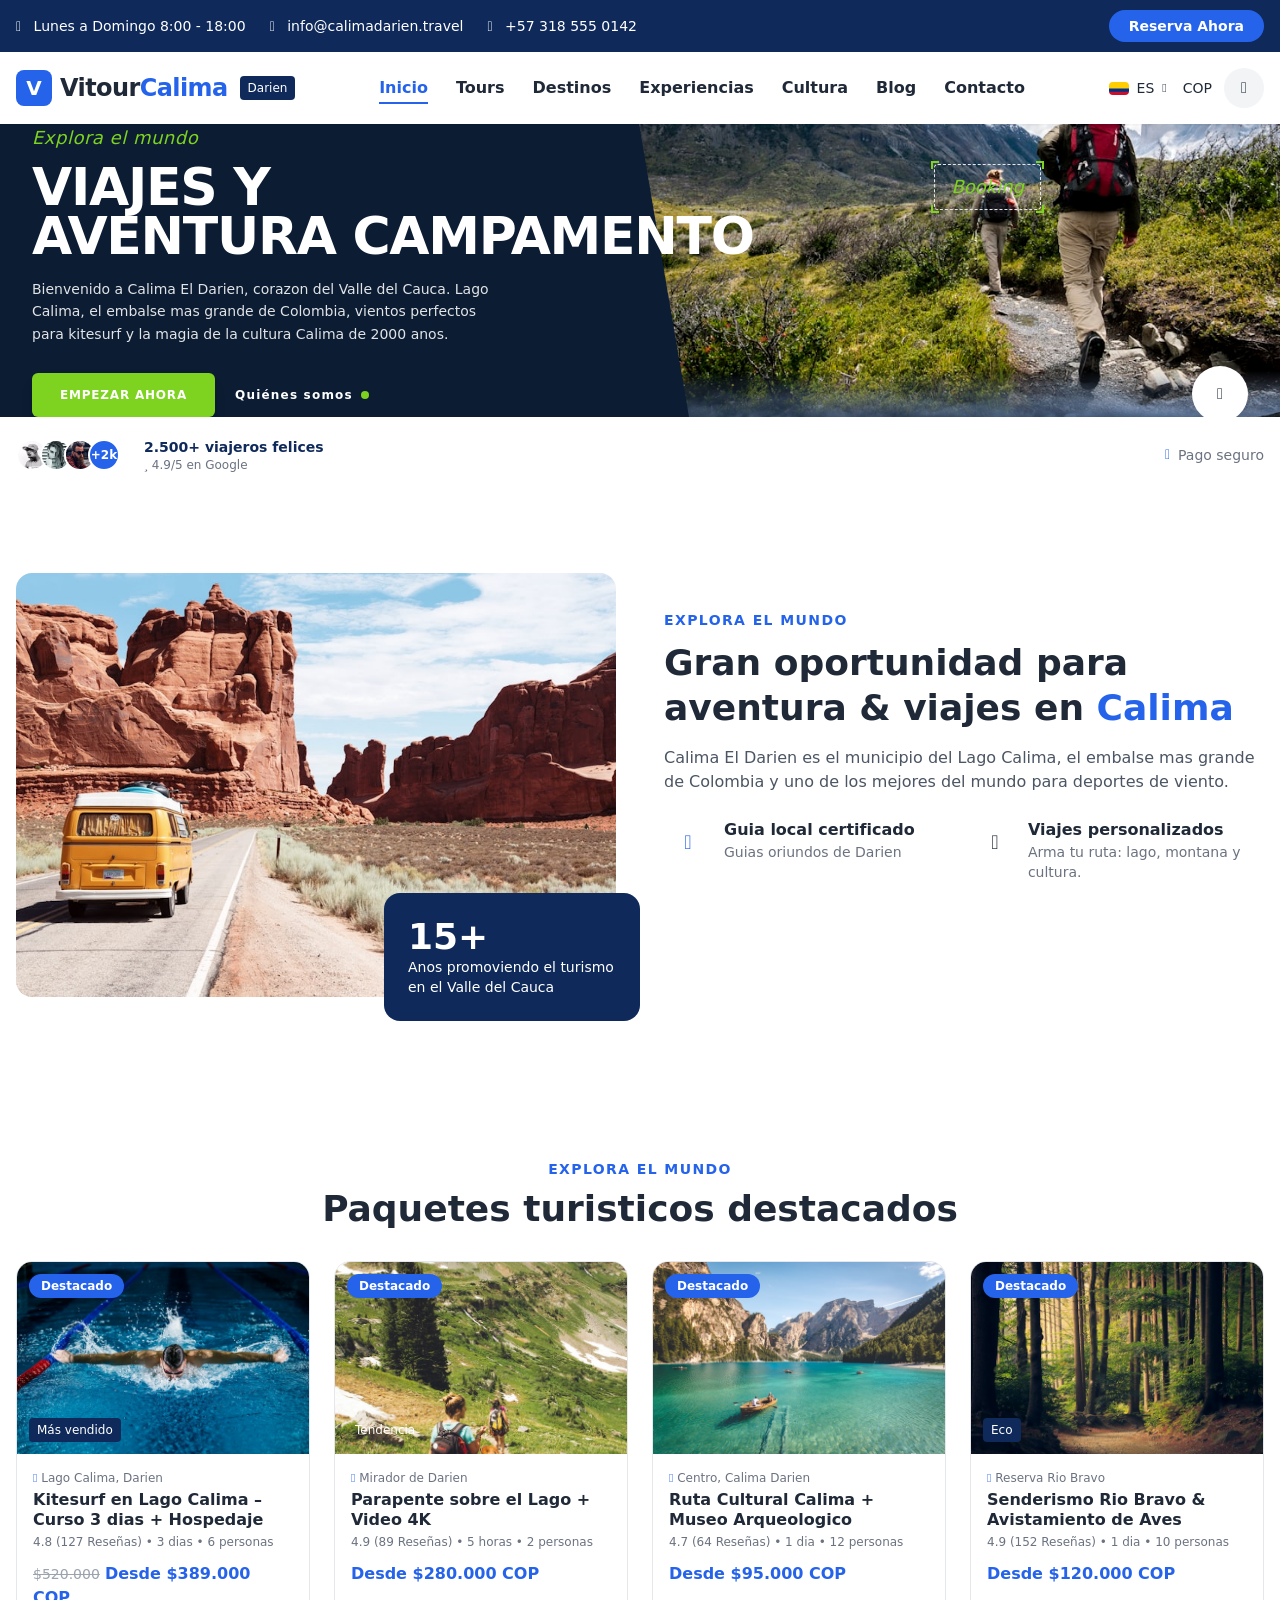
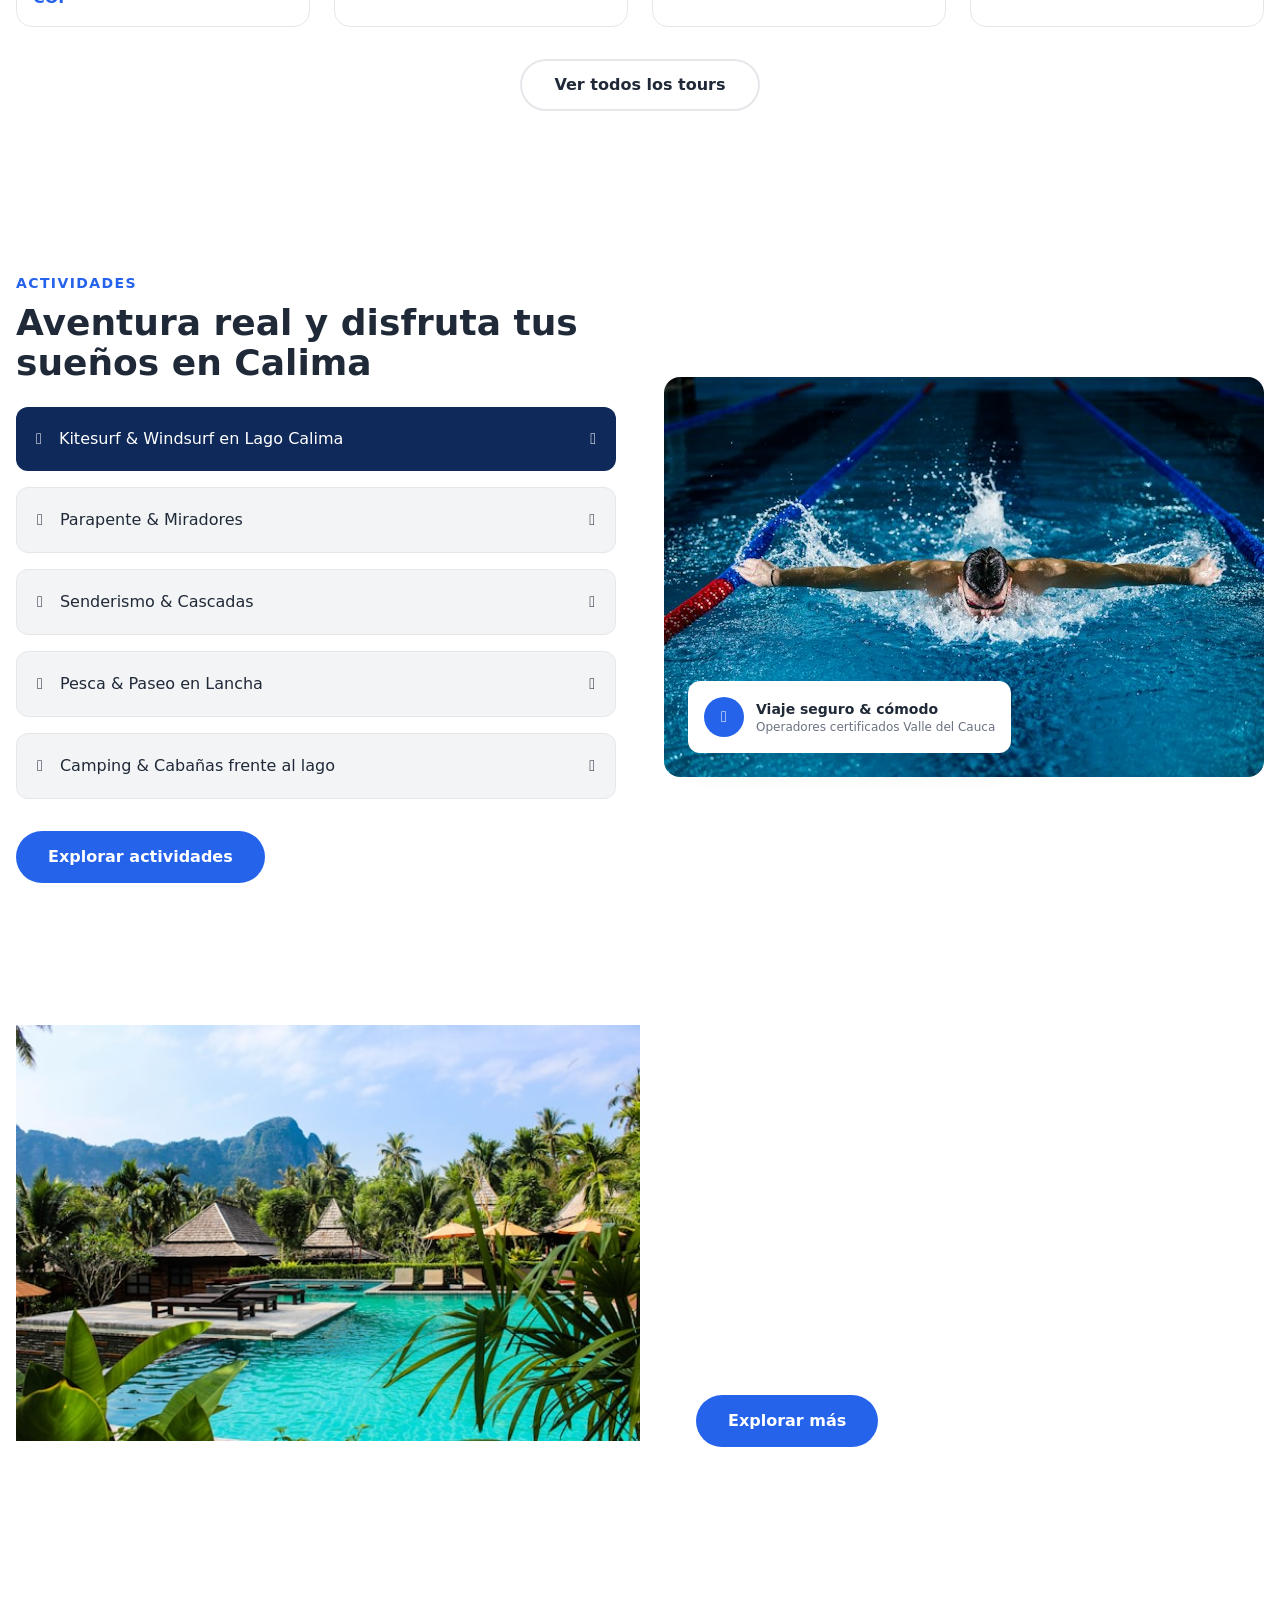
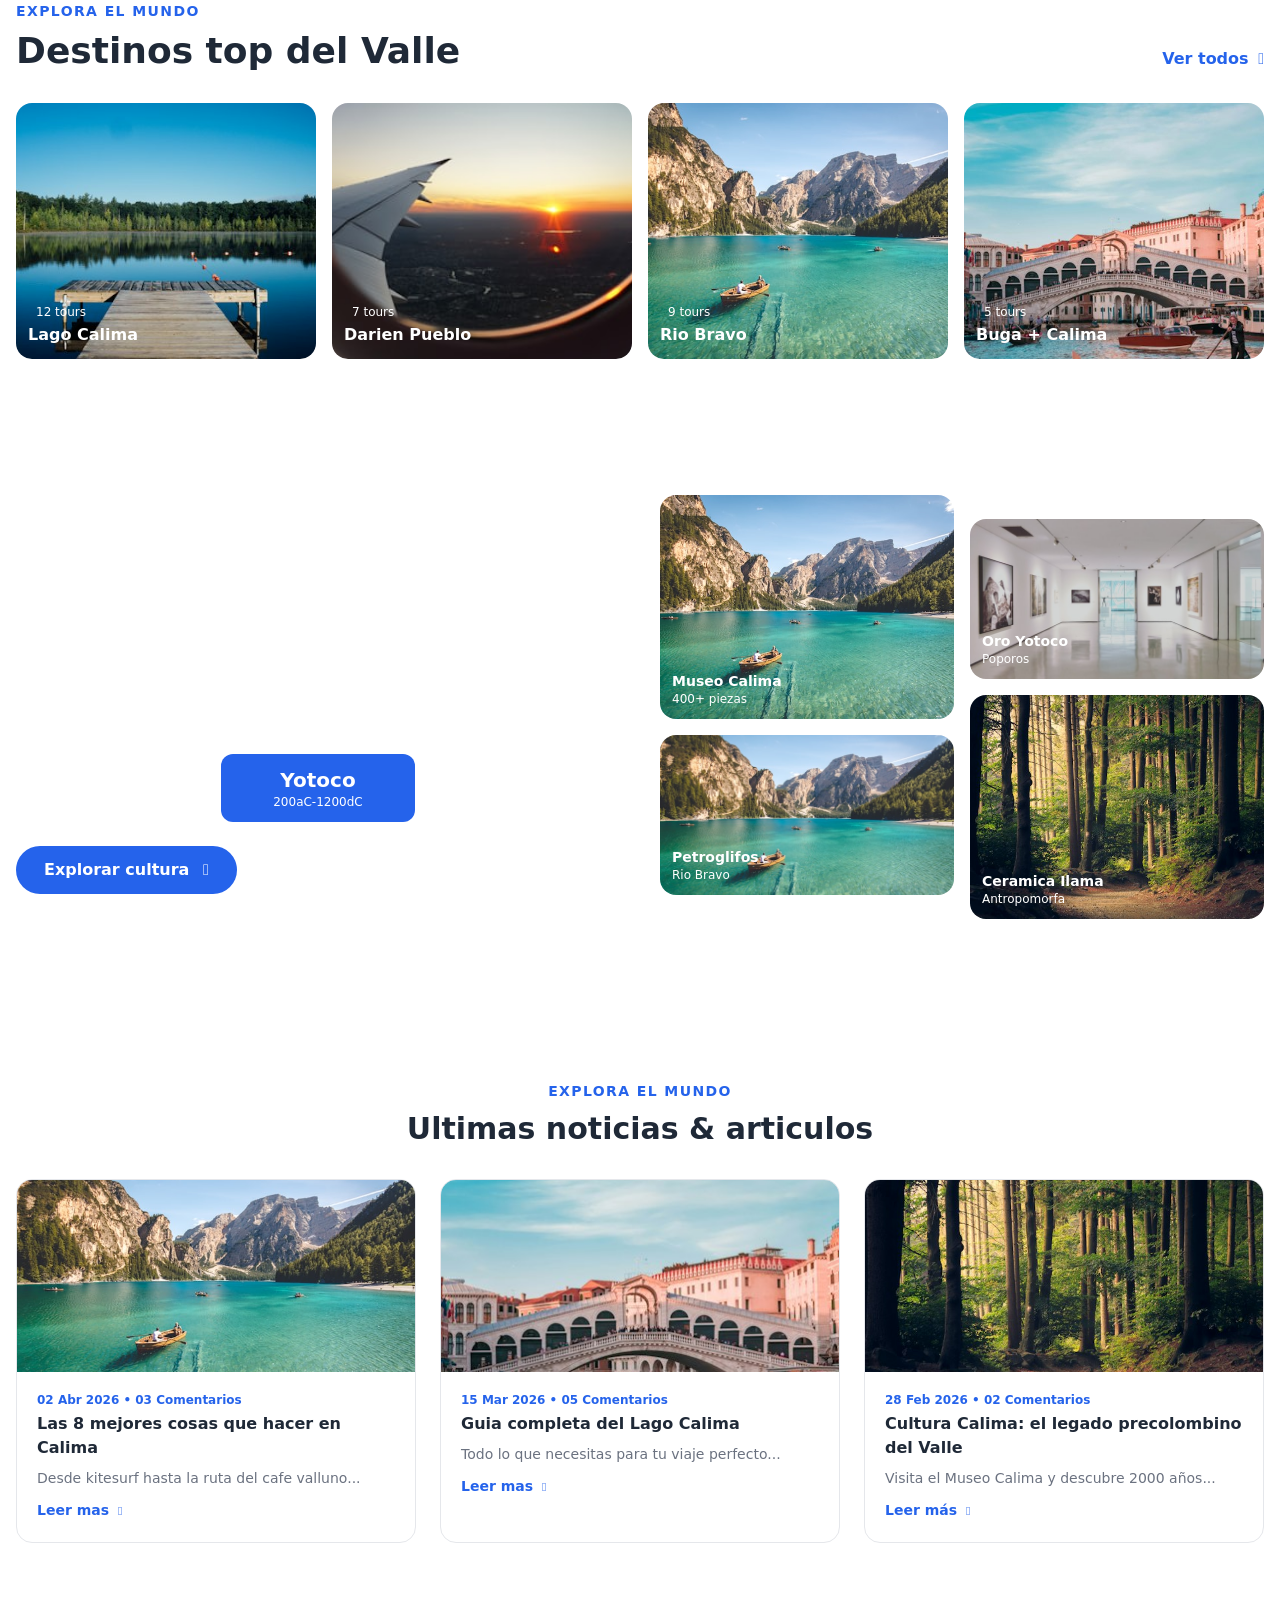
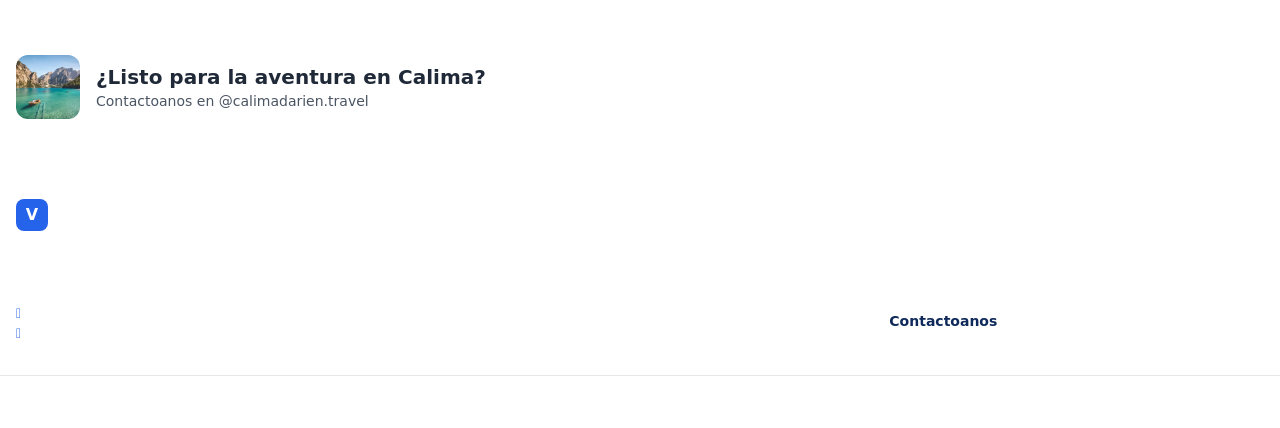
==== commit 2ba8636d: "modificacion inicio 1" ====
--- a/index.html
+++ b/index.html
@@ -7,6 +7,7 @@
 <link rel="stylesheet" href="css/tailwind.css">
 <link rel="stylesheet" href="css/fontawesome.css">
 <link rel="stylesheet" href="css/style.css">
+<style>@media(min-width:768px){h1[style*="font-size:42px"]{font-size:52px !important}}</style>
 </head>
 <body class="font-sans bg-[#F0F7FF] text-gray-800">
 
@@ -62,14 +63,14 @@
 </nav>
 
 <!-- HERO original Vitour - como al principio -->
-<section class="relative overflow-hidden bg-[#0B1C33] min-h-[640px] flex flex-col">
+<section class="relative overflow-hidden bg-[#0B1C33] min-h-[680px] flex flex-col">
   <div class="absolute inset-0 flex">
-    <div class="w-[48%] bg-[#0B1C33] hidden lg:block"></div>
+    <div class="hidden lg:block" style="width:46%;background:#0B1C33"></div>
     <div class="flex-1 relative">
       <img id="heroBg" src="img/hero1.jpg" alt="Calima Darien" class="w-full h-full object-cover object-center" style="transition:opacity .4s">
-      <div class="absolute inset-0 bg-[#0B1C33]/65 lg:hidden"></div>
+      <div class="absolute inset-0 lg:hidden" style="background:rgba(11,28,51,0.45)"></div>
       <div class="absolute inset-0 bg-gradient-to-r from-[#0B1C33] via-transparent to-transparent lg:via-[#0B1C33]/20 hidden lg:block"></div>
-      <img src="img/hiker.jpg" alt="Hiker" class="hidden lg:block absolute right-[12%] bottom-0 h-[92%] w-auto object-contain drop-shadow-2xl" style="mask-image: linear-gradient(to bottom, black 85%, transparent);">
+      <img src="img/hiker.jpg" alt="Hiker" class="hidden lg:block absolute right-[10%] bottom-0 h-[88%] w-auto object-contain drop-shadow-2xl" style="mask-image: linear-gradient(to bottom, black 90%, transparent);filter: drop-shadow(0 10px 20px rgba(0,0,0,0.3))">
       <div class="hidden lg:block absolute top-10 left-1/2 -translate-x-1/2 bg-white/10 backdrop-blur border border-white/20 border-dashed px-4 py-2 rounded">
         <span class="font-sans italic text-lg flex items-center gap-2" style="color:#7ED321">Booking</span>
         <div class="absolute -top-1 -left-1 w-2 h-2 border-t-2 border-l-2" style="border-color:#7ED321"></div>
@@ -85,55 +86,16 @@
     </div>
   </div>
   <div class="absolute inset-0 hidden lg:block pointer-events-none">
-    <svg class="absolute left-[48%] top-0 h-full w-[120px]" viewBox="0 0 120 640" preserveAspectRatio="none"><path d="M0 0 L60 0 L120 640 L0 640 Z" fill="#0B1C33"/></svg>
+    <svg class="absolute top-0 h-full" style="left:46%;width:100px" viewBox="0 0 120 640" preserveAspectRatio="none"><path d="M0 0 L60 0 L120 640 L0 640 Z" fill="#0B1C33"/></svg>
   </div>
   <div class="relative z-10 flex-1 flex items-center max-w-[1320px] mx-auto px-4 md:px-8 w-full py-12 lg:py-0">
     <div class="w-full lg:w-[520px] pt-6 lg:pt-0">
-      <p class="font-sans italic text-lg mb-2" style="color:#7ED321">Explora el mundo</p>
-      <h1 class="font-sans font-black text-white leading-[0.95] text-[42px] md:text-[52px] tracking-tight">VIAJES Y<br>AVENTURA CAMPAMENTO</h1>
-      <p class="text-white/60 text-[13px] leading-relaxed mt-4 max-w-[440px]">Bienvenido a Calima El Darien, corazon del Valle del Cauca. Lago Calima, el embalse mas grande de Colombia, vientos perfectos para kitesurf y la magia de la cultura Calima de 2000 anos.</p>
+      <p class="font-sans italic mb-3" style="color:#7ED321;font-size:18px;letter-spacing:0.5px">Explora el mundo</p>
+      <h1 class="font-sans font-black text-white tracking-tight" style="font-size:42px;line-height:0.95">VIAJES Y<br>AVENTURA CAMPAMENTO</h1>
+      <p class="text-white leading-relaxed mt-4" style="color:rgba(255,255,255,0.88);font-size:14px;max-width:480px;line-height:1.6">Bienvenido a Calima El Darien, corazon del Valle del Cauca. Lago Calima, el embalse mas grande de Colombia, vientos perfectos para kitesurf y la magia de la cultura Calima de 2000 anos.</p>
       <div class="flex items-center gap-5 mt-7">
-        <a href="tours.html" class="text-white px-6 py-3 rounded-[6px] font-bold text-xs tracking-widest shadow-lg" style="background:#7ED321">EMPEZAR AHORA</a>
+        <a href="tours.html" class="text-white px-7 py-3.5 rounded-md font-bold text-xs tracking-widest shadow-lg" style="background:#7ED321;letter-spacing:0.8px">EMPEZAR AHORA</a>
         <a href="#quienes" class="text-white text-xs font-bold tracking-widest flex items-center gap-2 hover:text-white/80">Quiénes somos <span class="w-2 h-2 rounded-full animate-pulse" style="background:#7ED321"></span></a>
-      </div>
-    </div>
-  </div>
-  <!-- Search bar original -->
-  <div class="relative z-20 max-w-[1320px] mx-auto px-4 w-full pb-6 lg:pb-0 lg:-mb-8 mt-auto lg:mt-0">
-    <div class="bg-[#2C343B]/95 backdrop-blur border border-white/10 rounded-[10px] shadow-2xl flex flex-col lg:flex-row items-stretch overflow-hidden">
-      <div class="grid grid-cols-2 lg:grid-cols-4 flex-1 divide-x divide-white/10 divide-y lg:divide-y-0">
-        <div class="px-6 py-4 flex gap-3 items-center">
-          <div class="w-8 h-8 rounded flex items-center justify-center text-xs" style="background:rgba(126,211,33,0.2);color:#7ED321"><i class="fa-solid fa-location-dot"></i></div>
-          <div class="flex-1">
-            <p class="text-white font-bold text-xs flex items-center gap-1">Destino <i class="fa-solid fa-chevron-down text-[8px] text-white/40"></i></p>
-            <p class="text-white/50 text-xs">Lago Calima, Darien</p>
-          </div>
-        </div>
-        <div class="px-6 py-4 flex gap-3 items-center">
-          <div class="w-8 h-8 rounded flex items-center justify-center text-xs" style="background:rgba(126,211,33,0.2);color:#7ED321"><i class="fa-solid fa-person-hiking"></i></div>
-          <div class="flex-1">
-            <p class="text-white font-bold text-xs flex items-center gap-1">Tipo <i class="fa-solid fa-chevron-down text-[8px] text-white/40"></i></p>
-            <p class="text-white/50 text-xs">Kitesurf • Cultural</p>
-          </div>
-        </div>
-        <div class="px-6 py-4 flex gap-3 items-center">
-          <div class="w-8 h-8 rounded flex items-center justify-center text-xs" style="background:rgba(126,211,33,0.2);color:#7ED321"><i class="fa-regular fa-clock"></i></div>
-          <div class="flex-1">
-            <p class="text-white font-bold text-xs flex items-center gap-1">Duración <i class="fa-solid fa-chevron-down text-[8px] text-white/40"></i></p>
-            <p class="text-white/50 text-xs">2-4 dias tour</p>
-          </div>
-        </div>
-        <div class="px-6 py-4 flex gap-3 items-center">
-          <div class="w-8 h-8 rounded flex items-center justify-center text-xs" style="background:rgba(126,211,33,0.2);color:#7ED321"><i class="fa-solid fa-users"></i></div>
-          <div class="flex-1">
-            <p class="text-white font-bold text-xs flex items-center gap-1">Huéspedes <i class="fa-solid fa-chevron-down text-[8px] text-white/40"></i></p>
-            <p class="text-white/50 text-xs">2 Huéspedes</p>
-          </div>
-        </div>
-      </div>
-      <div class="flex items-center gap-3 px-3 py-3 bg-[#252E36] lg:bg-transparent">
-        <button class="hidden lg:flex w-9 h-9 rounded bg-white/10 items-center justify-center text-white/70 hover:bg-white/20 transition"><i class="fa-solid fa-sliders text-xs"></i></button>
-        <a href="tours.html" class="flex-1 lg:flex-none text-white w-full lg:w-12 h-12 rounded-[6px] flex items-center justify-center" style="background:#7ED321"><i class="fa-solid fa-magnifying-glass text-sm"></i><span class="lg:hidden ml-2 font-bold text-sm">Buscar</span></a>
       </div>
     </div>
   </div>
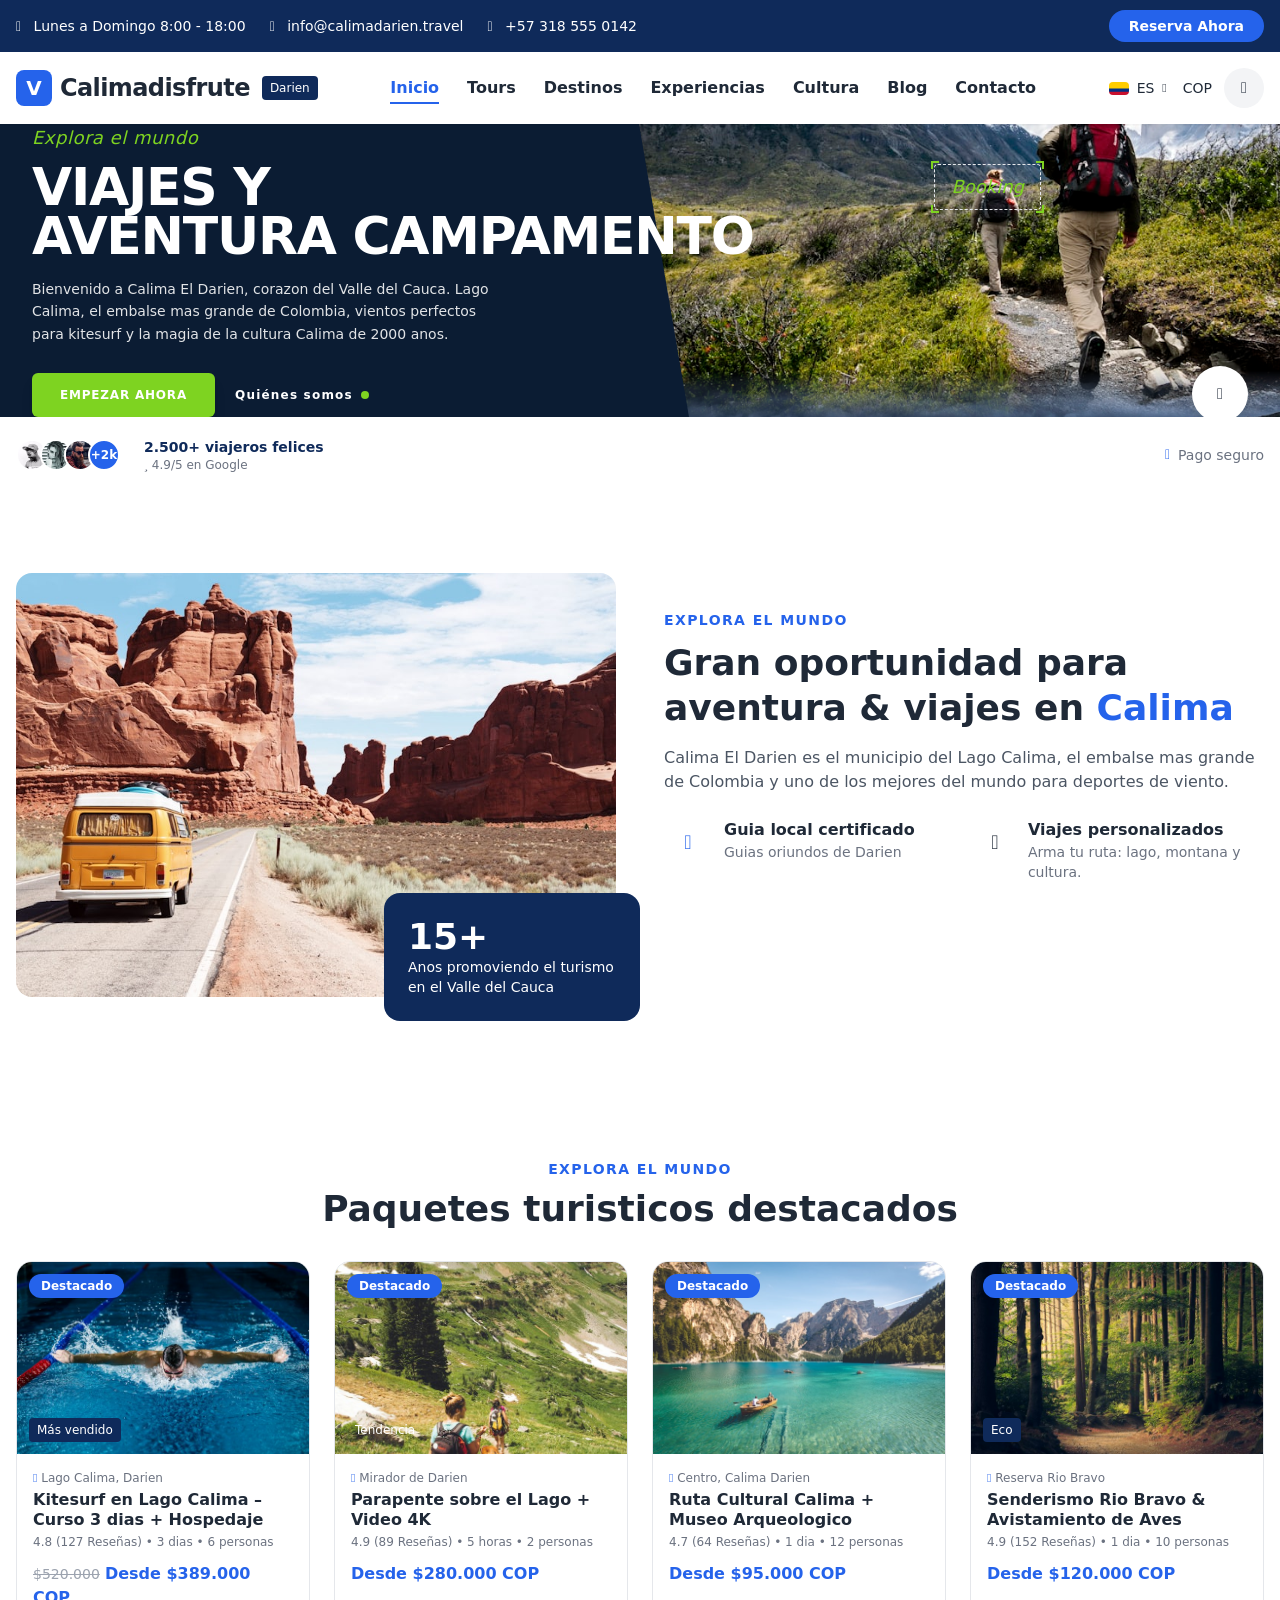
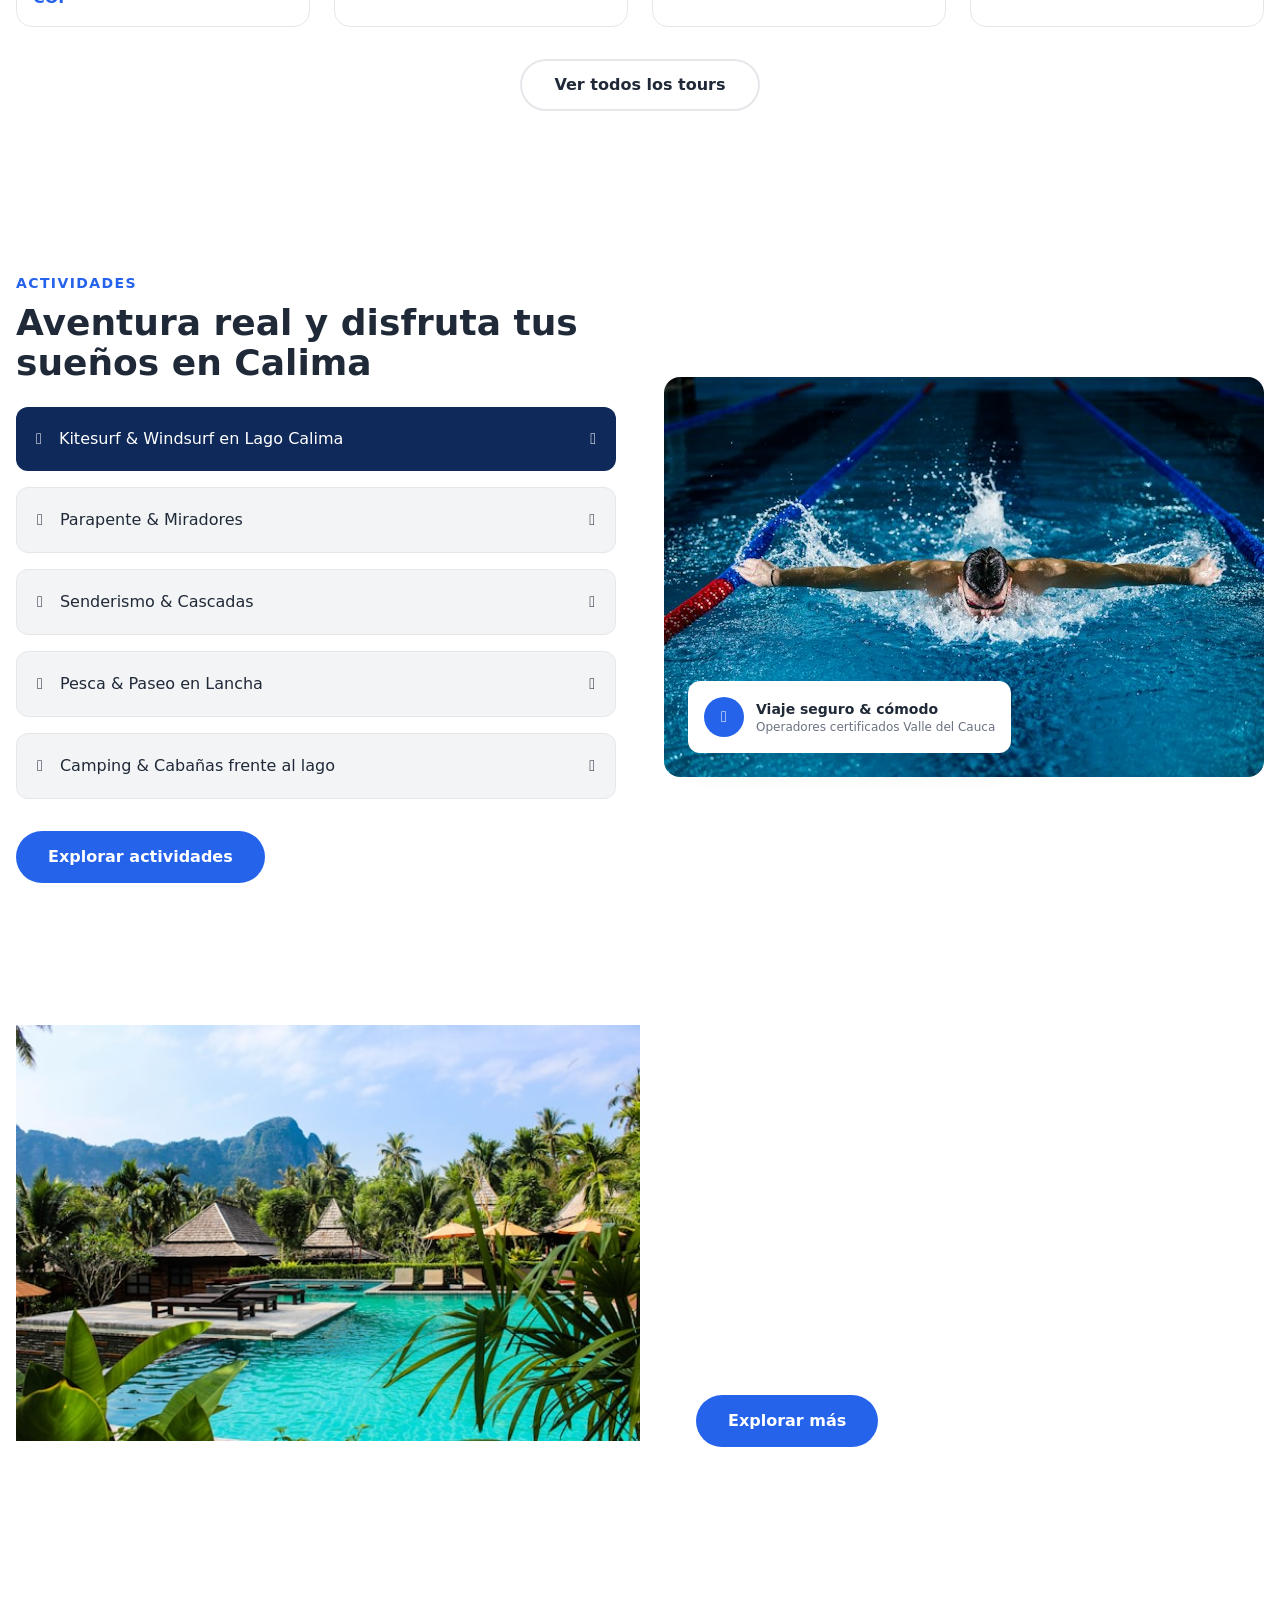
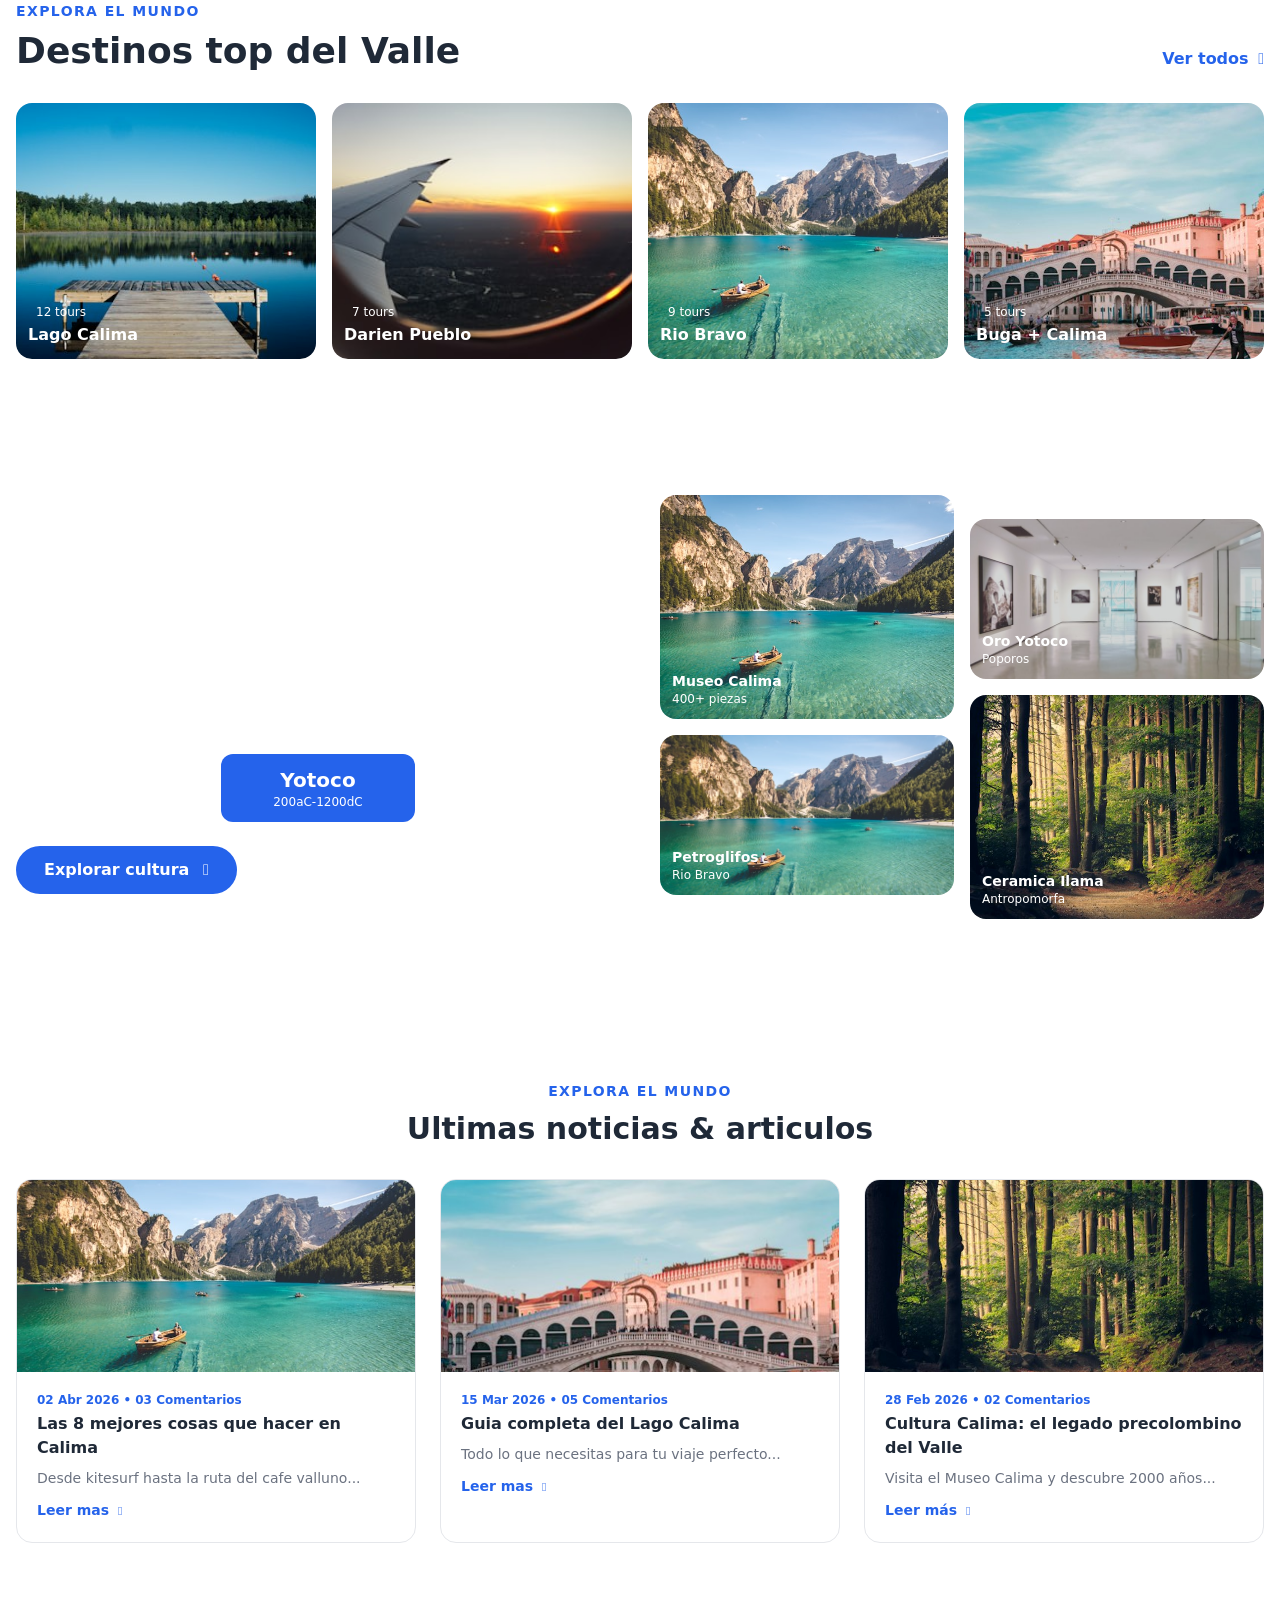
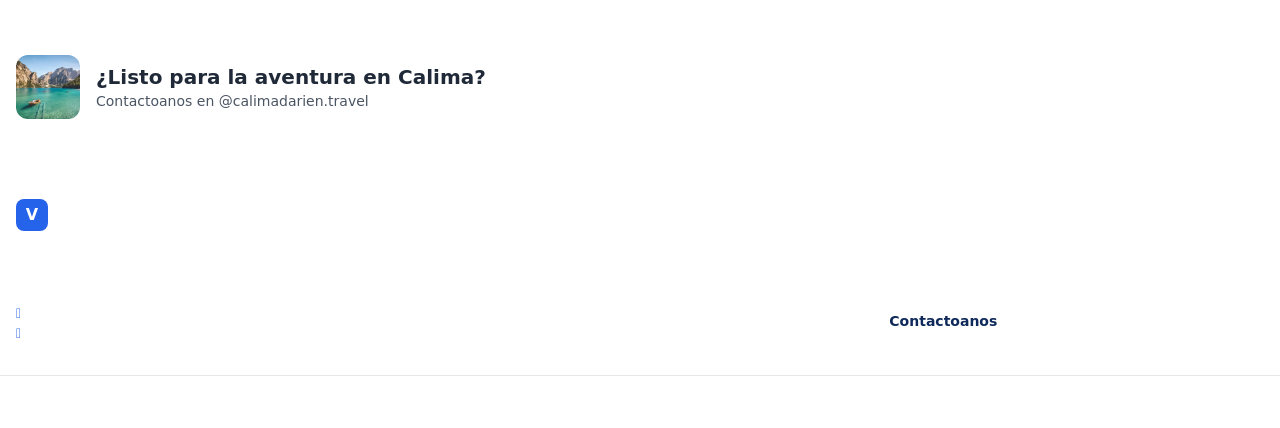
==== commit c1acef5b: "modificacion inicio 2" ====
--- a/index.html
+++ b/index.html
@@ -3,7 +3,7 @@
 <head>
 <meta charset="UTF-8">
 <meta name="viewport" content="width=device-width, initial-scale=1.0">
-<title>Vitour Calima - Turismo en Calima El Darien, Valle del Cauca</title>
+<title>Calimadisfrute - Turismo en Calima El Darien, Valle del Cauca</title>
 <link rel="stylesheet" href="css/tailwind.css">
 <link rel="stylesheet" href="css/fontawesome.css">
 <link rel="stylesheet" href="css/style.css">
@@ -30,7 +30,7 @@
   <div class="max-w-[1320px] mx-auto px-4 py-4 flex justify-between items-center">
     <a href="index.html" class="flex items-center gap-2">
       <div class="w-9 h-9 bg-primary rounded-lg flex items-center justify-center text-white font-black text-xl">V</div>
-      <span class="text-2xl font-extrabold tracking-tight text-dark">Vitour<span class="text-primary">Calima</span></span>
+      <span class="text-2xl font-extrabold tracking-tight text-dark">Calimadisfrute</span>
       <span class="hidden md:inline text-xs bg-secondary text-white px-2 py-1 rounded ml-1">Darien</span>
     </a>
     <div class="hidden lg:flex items-center gap-7 font-semibold text-[15px] text-dark">
@@ -62,7 +62,7 @@
   </div>
 </nav>
 
-<!-- HERO original Vitour - como al principio -->
+<!-- HERO original Calimadisfrute - como al principio -->
 <section class="relative overflow-hidden bg-[#0B1C33] min-h-[680px] flex flex-col">
   <div class="absolute inset-0 flex">
     <div class="hidden lg:block" style="width:46%;background:#0B1C33"></div>
@@ -394,7 +394,7 @@
     <div>
       <div class="flex items-center gap-2 mb-4">
         <div class="w-8 h-8 bg-primary rounded-lg flex items-center justify-center font-black">V</div>
-        <span class="text-xl font-bold">VitourCalima</span>
+        <span class="text-xl font-bold">Calimadisfrute</span>
       </div>
       <p class="text-sm text-white/70">El portal turistico oficial de Calima El Darien, Valle del Cauca.</p>
       <p class="text-sm mt-4"><i class="fa-regular fa-envelope mr-2 text-primary"></i> info@calimadarien.travel</p>
@@ -417,7 +417,7 @@
     </div>
   </div>
   <div class="border-t border-white/10 py-4 text-center text-sm text-white/60">
-    Copyright © 2026 VitourCalima
+    Copyright © 2026 Calimadisfrute
   </div>
 </footer>
 
